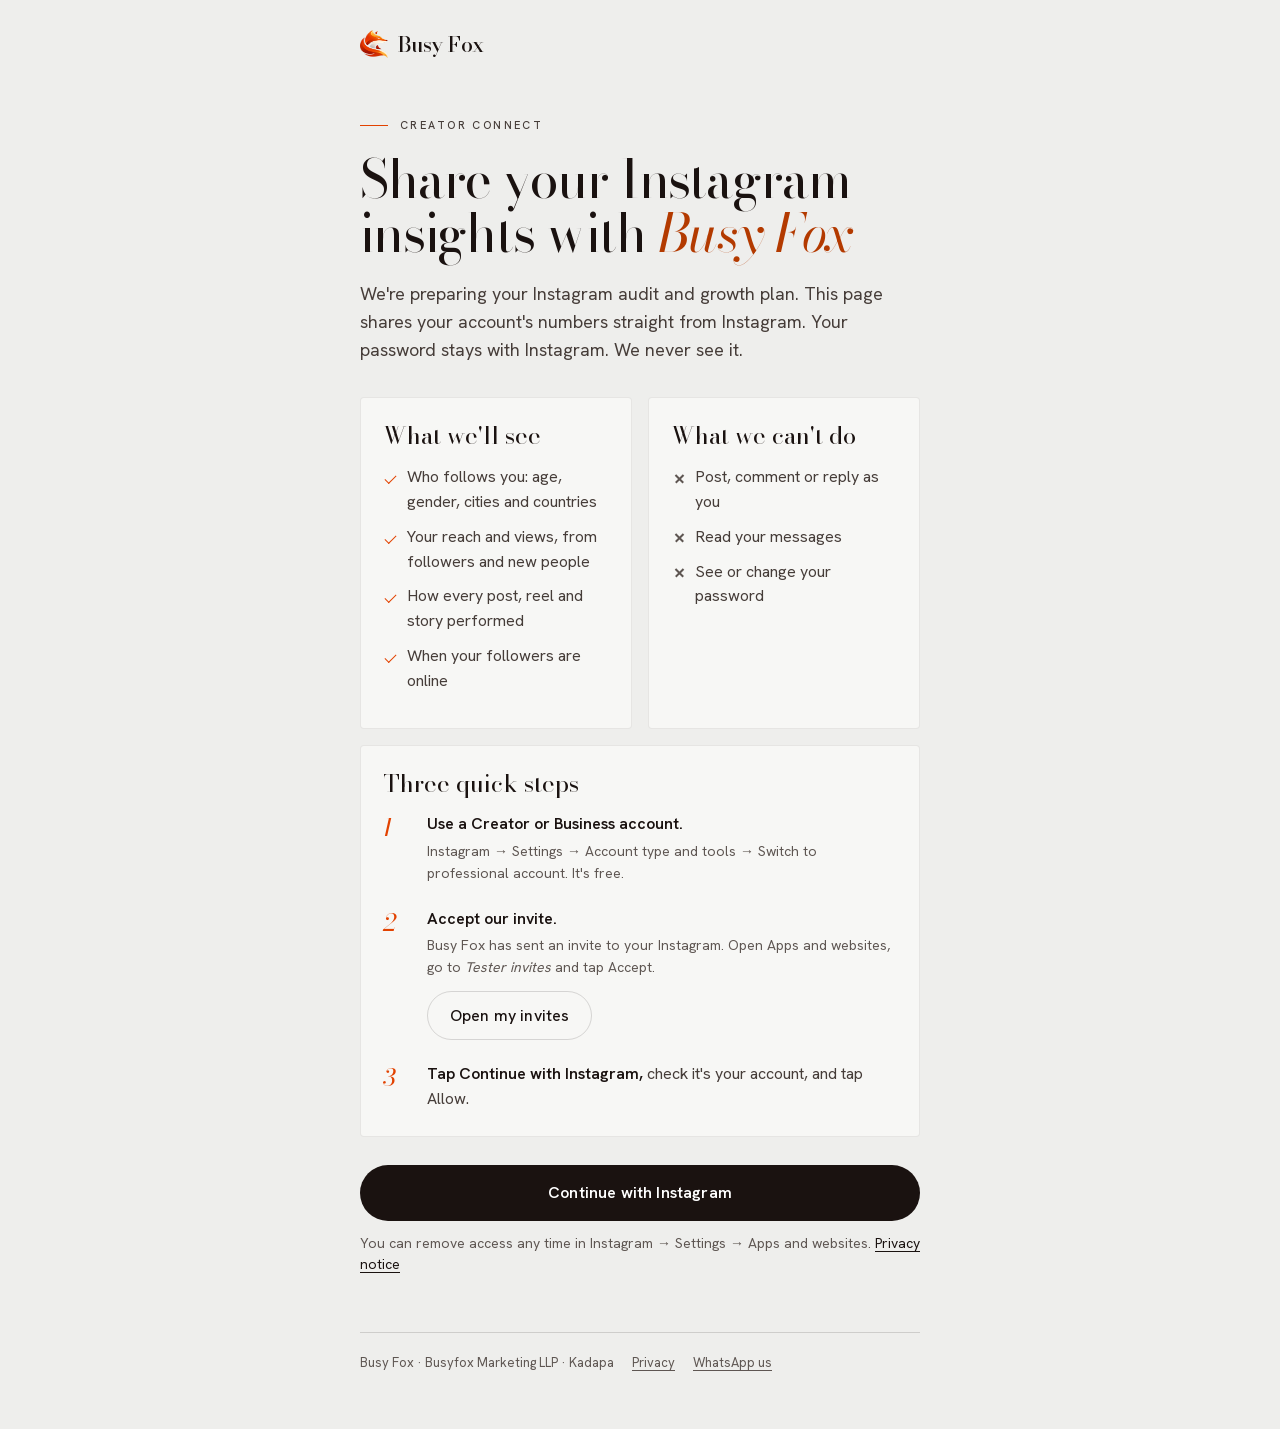
==== index.html @ d0b6d941 "Creator Connect: connect, preferences, privacy and deletion pages Co-Authored-By: Claude Opus 5.5 <n" ====
<!doctype html>
<html lang="en">
<head>
<meta charset="utf-8">
<meta name="viewport" content="width=device-width, initial-scale=1">
<title>Connect your Instagram | Busy Fox</title>
<meta name="description" content="Share your Instagram insights with Busy Fox for your audit and growth plan. Your password stays with Instagram.">
<meta name="robots" content="noindex">
<meta name="color-scheme" content="light">
<meta property="og:title" content="Connect your Instagram | Busy Fox">
<meta property="og:description" content="Share your Instagram insights for your audit and growth plan. Your password stays with Instagram.">
<link rel="icon" type="image/png" href="assets/fox.png">
<link rel="preload" href="assets/fonts/BodoniModa-normal-latin.woff2" as="font" type="font/woff2" crossorigin>
<link rel="stylesheet" href="assets/site.css">
</head>
<body>
<main class="wrap">
  <a class="mark" href="https://busyfox.in"><img src="assets/fox.png" alt=""><span>Busy Fox</span></a>

  <p class="eyebrow">Creator Connect</p>
  <h1>Share your Instagram insights with <em>Busy&nbsp;Fox</em></h1>
  <p class="lead">We're preparing your Instagram audit and growth plan. This page shares your account's numbers straight from Instagram. Your password stays with Instagram. We never see it.</p>

  <div class="two">
    <section class="card">
      <h2>What we'll see</h2>
      <ul class="ticks">
        <li>Who follows you: age, gender, cities and countries</li>
        <li>Your reach and views, from followers and new people</li>
        <li>How every post, reel and story performed</li>
        <li>When your followers are online</li>
      </ul>
    </section>
    <section class="card">
      <h2>What we can't do</h2>
      <ul class="cross">
        <li>Post, comment or reply as you</li>
        <li>Read your messages</li>
        <li>See or change your password</li>
      </ul>
    </section>
  </div>

  <section class="card">
    <h2>Three quick steps</h2>
    <ol class="steps">
      <li><strong>Use a Creator or Business account.</strong>
        <span class="hint">Instagram → Settings → Account type and tools → Switch to professional account. It's free.</span></li>
      <li id="tester-step"><strong>Accept our invite.</strong>
        <span class="hint">Busy Fox has sent an invite to your Instagram. Open Apps and websites, go to <em>Tester invites</em> and tap Accept.</span>
        <a class="btn ghost" style="margin-top:12px" href="https://www.instagram.com/accounts/manage_access/" target="_blank" rel="noopener">Open my invites</a></li>
      <li><strong>Tap Continue with Instagram,</strong> check it's your account, and tap Allow.</li>
    </ol>
  </section>

  <div class="cta">
    <button class="btn" id="go" type="button">Continue with Instagram</button>
    <p class="msg" id="msg" role="status" aria-live="polite"></p>
  </div>
  <p class="small">You can remove access any time in Instagram → Settings → Apps and websites. <a href="privacy/">Privacy notice</a></p>

  <footer>
    <span>Busy Fox · Busyfox Marketing LLP · Kadapa</span>
    <a href="privacy/">Privacy</a>
    <a id="wa" href="https://wa.me/919182983314" target="_blank" rel="noopener">WhatsApp us</a>
  </footer>
</main>
<script src="assets/config.js"></script>
<script>
(function () {
  var cc = window.CC || {};
  if (cc.testerStep === false) document.getElementById('tester-step').hidden = true;
  if (cc.whatsapp) document.getElementById('wa').href = cc.whatsapp;
  var btn = document.getElementById('go'), msg = document.getElementById('msg');
  var q = new URLSearchParams(location.search);
  var ref = (q.get('ref') || q.get('for') || '').slice(0, 60);
  function say(text) { msg.textContent = text; msg.classList.add('show'); }
  btn.addEventListener('click', function () {
    btn.disabled = true; btn.textContent = 'Opening Instagram…'; msg.classList.remove('show');
    fetch(cc.api + '/start?ref=' + encodeURIComponent(ref))
      .then(function (r) { return r.json(); })
      .then(function (d) {
        if (d.ok && d.url) { location.href = d.url; return; }
        if (d.error === 'not_configured') say('This link is not switched on yet. Busy Fox will message you when it is ready.');
        else say('We could not open Instagram. Please try again in a minute.');
        btn.disabled = false; btn.textContent = 'Continue with Instagram';
      })
      .catch(function () {
        say('No connection. Check your internet and try again.');
        btn.disabled = false; btn.textContent = 'Continue with Instagram';
      });
  });
})();
</script>
</body>
</html>
---- assets/site.css ----
@font-face{font-family:"Bodoni Moda";font-style:normal;font-weight:400 600;font-display:swap;src:url(fonts/BodoniModa-normal-latin.woff2) format("woff2")}
@font-face{font-family:"Bodoni Moda";font-style:italic;font-weight:400 600;font-display:swap;src:url(fonts/BodoniModa-italic-latin.woff2) format("woff2")}
@font-face{font-family:"Hanken Grotesk";font-style:normal;font-weight:300 700;font-display:swap;src:url(fonts/HankenGrotesk-normal-latin.woff2) format("woff2")}

:root{
  --ground:#EEEEEC;--paper:#F7F7F5;--ink:#1A1210;--ink-2:#463D39;--mute:#5E5652;
  --fox:#E24200;--fox-t:#B33A00;--line:rgba(26,18,16,.15);--line-2:rgba(26,18,16,.08);
  --serif:"Bodoni Moda","Bodoni 72",Didot,"Times New Roman",Georgia,serif;
  --sans:"Hanken Grotesk","Helvetica Neue",Helvetica,Arial,sans-serif;
}
*{box-sizing:border-box}
html{-webkit-text-size-adjust:100%}
body{margin:0;background:var(--ground);color:var(--ink);font-family:var(--sans);font-size:17px;line-height:1.55;-webkit-font-smoothing:antialiased}
a{color:var(--ink);text-underline-offset:3px;text-decoration-thickness:1px}
a:hover{color:var(--fox-t)}
.wrap{max-width:600px;margin:0 auto;padding:28px 20px 56px}
.mark{display:flex;align-items:center;gap:10px;text-decoration:none;color:var(--ink)}
.mark img{width:28px;height:28px}
.mark span{font-family:var(--serif);font-size:21px;font-weight:500;letter-spacing:-.01em}
.eyebrow{margin:56px 0 18px;font-size:11px;letter-spacing:.22em;text-transform:uppercase;font-weight:500;color:var(--ink-2);display:flex;align-items:center;gap:12px}
.eyebrow::before{content:"";width:28px;height:1px;background:var(--fox)}
h1{font-family:var(--serif);font-weight:400;font-size:clamp(34px,8.4vw,52px);line-height:1.04;letter-spacing:-.02em;margin:0 0 20px}
h1 em{font-style:italic;color:var(--fox-t)}
h2{font-family:var(--serif);font-weight:400;font-size:24px;line-height:1.2;margin:0 0 14px}
.lead{font-size:18px;color:var(--ink-2);margin:0 0 34px}
.card{background:var(--paper);border:1px solid var(--line-2);border-radius:4px;padding:24px 22px;margin:0 0 16px}
.two{display:grid;grid-template-columns:1fr;gap:16px;margin:0 0 16px}
.two .card{margin:0}
@media (min-width:560px){.two{grid-template-columns:1fr 1fr}}
ul.ticks,ul.cross{list-style:none;margin:0;padding:0}
ul.ticks li,ul.cross li{position:relative;padding-left:24px;margin:0 0 10px;font-size:16px;color:var(--ink-2)}
ul.ticks li::before{content:"";position:absolute;left:2px;top:.62em;width:10px;height:5px;border-left:1.6px solid var(--fox);border-bottom:1.6px solid var(--fox);transform:rotate(-45deg)}
ul.cross li::before,ul.cross li::after{content:"";position:absolute;left:3px;top:.78em;width:11px;height:1.6px;background:var(--mute);transform:rotate(45deg)}
ul.cross li::after{transform:rotate(-45deg)}
ol.steps{list-style:none;counter-reset:s;margin:0;padding:0}
ol.steps li{counter-increment:s;position:relative;padding:0 0 22px 44px;font-size:16px;color:var(--ink-2)}
ol.steps li:last-child{padding-bottom:0}
ol.steps li::before{content:counter(s);position:absolute;left:0;top:-3px;font-family:var(--serif);font-style:italic;font-size:24px;color:var(--fox)}
ol.steps strong{color:var(--ink);font-weight:600}
.hint{display:block;margin-top:4px;font-size:14px;color:var(--mute)}
.btn{appearance:none;border:0;cursor:pointer;display:flex;align-items:center;justify-content:center;width:100%;min-height:56px;padding:14px 22px;border-radius:999px;background:var(--ink);color:#fff;font:600 16px/1.2 var(--sans);letter-spacing:.01em;text-decoration:none;transition:background .2s ease}
.btn:hover{background:var(--fox-t);color:#fff}
.btn:focus-visible{outline:2px solid var(--fox);outline-offset:3px}
.btn[disabled]{opacity:.55;cursor:wait}
.btn.ghost{background:transparent;color:var(--ink);border:1px solid var(--line);min-height:48px;font-weight:500;width:auto;display:inline-flex}
.btn.ghost:hover{border-color:var(--ink);color:var(--ink)}
.cta{margin:28px 0 12px}
.small{font-size:14px;color:var(--mute);margin:0 0 8px}
.msg{display:none;margin:14px 0 0;padding:14px 16px;border-left:2px solid var(--fox);background:var(--paper);font-size:15px;color:var(--ink-2)}
.msg.show{display:block}
.who{display:flex;align-items:center;gap:14px;margin:6px 0 24px}
.who img{width:56px;height:56px;border-radius:50%;object-fit:cover;background:var(--line-2)}
.who b{display:block;font-size:18px}
.who span{font-size:14px;color:var(--mute)}
.spinner{width:28px;height:28px;border:2px solid var(--line);border-top-color:var(--fox);border-radius:50%;animation:spin 1s linear infinite;margin:8px 0 22px}
@keyframes spin{to{transform:rotate(360deg)}}
@media (prefers-reduced-motion:reduce){.spinner{animation-duration:3s}}
footer{margin-top:56px;padding-top:20px;border-top:1px solid var(--line);font-size:13px;color:var(--mute);display:flex;flex-wrap:wrap;gap:6px 18px}
footer a{color:var(--mute)}
.prose h2{margin-top:34px}
.prose p,.prose li{color:var(--ink-2);font-size:16px}
.prose ul{padding-left:20px}
[hidden]{display:none!important}
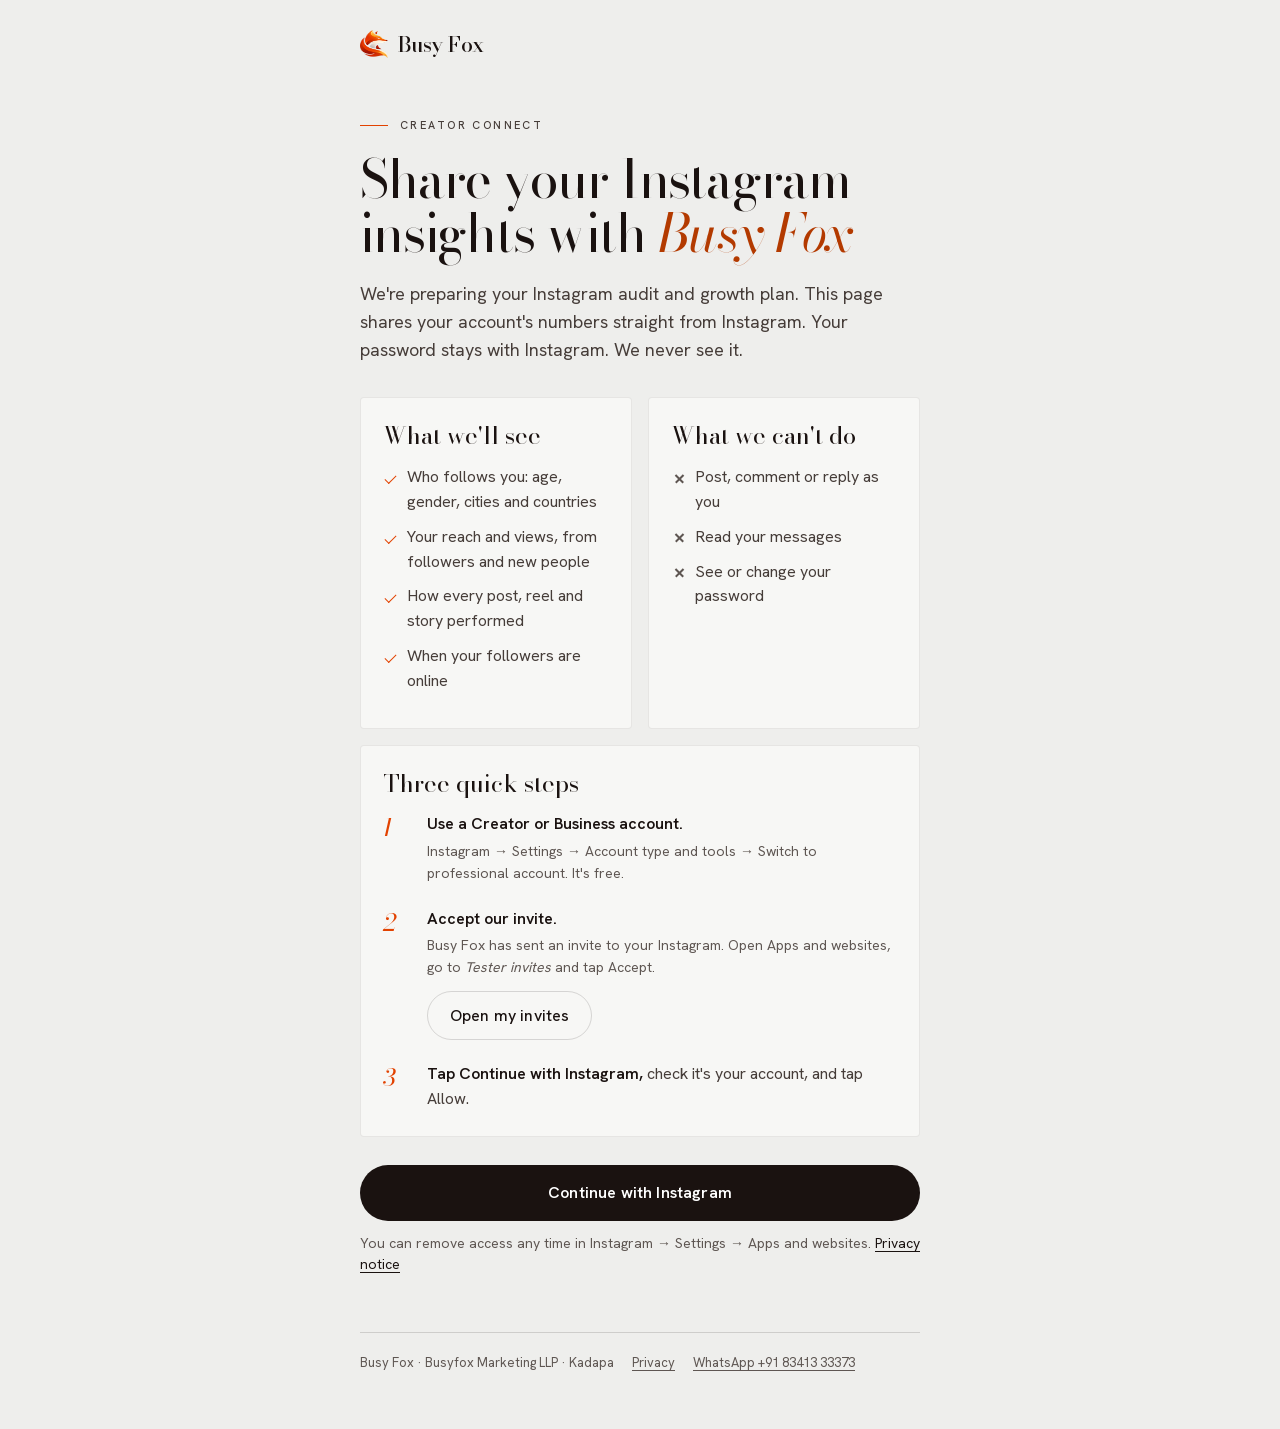
==== commit fc744ef8: "Contact: Naga Hemanth's number first; connected title Co-Authored-By: Claude Opus 5.5 <noreply@anthr" ====
--- a/index.html
+++ b/index.html
@@ -62,7 +62,7 @@
   <footer>
     <span>Busy Fox · Busyfox Marketing LLP · Kadapa</span>
     <a href="privacy/">Privacy</a>
-    <a id="wa" href="https://wa.me/919182983314" target="_blank" rel="noopener">WhatsApp us</a>
+    <a id="wa" href="https://wa.me/918341333373" target="_blank" rel="noopener">WhatsApp +91 83413 33373</a>
   </footer>
 </main>
 <script src="assets/config.js"></script>
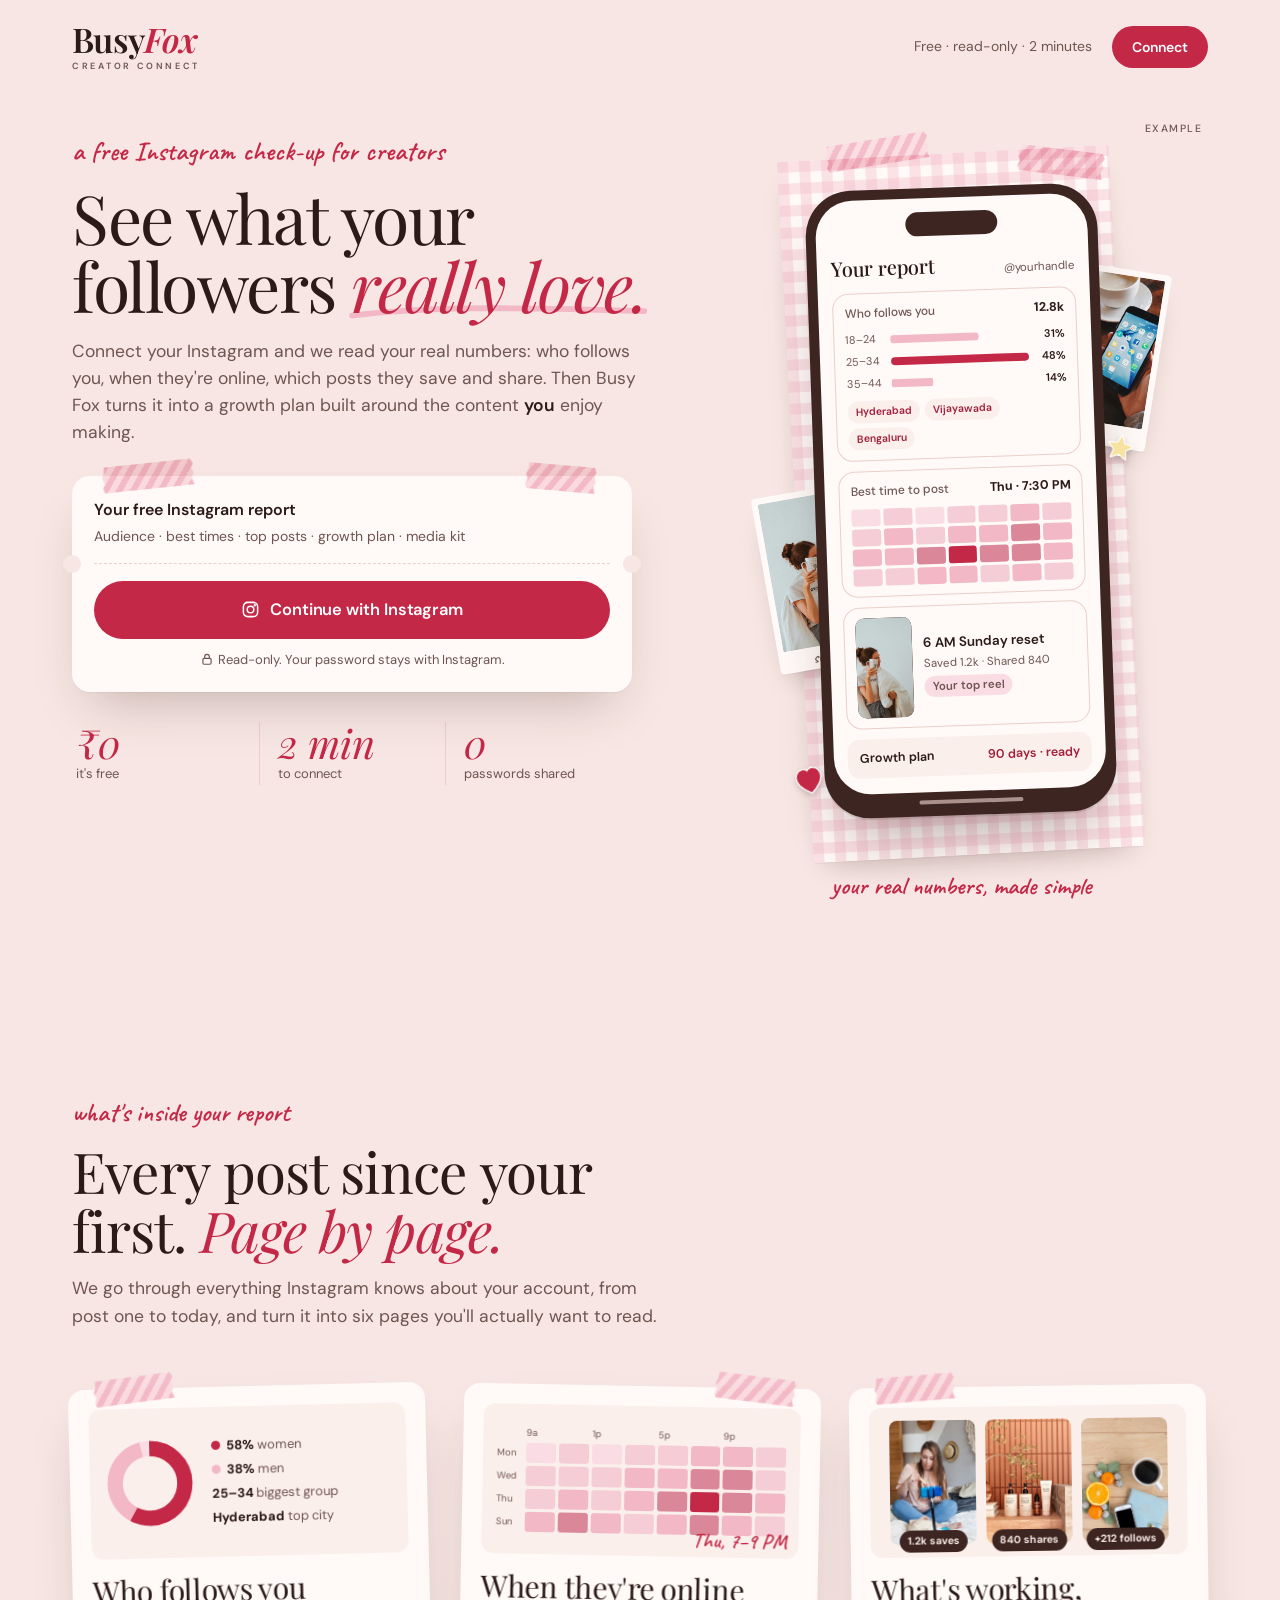
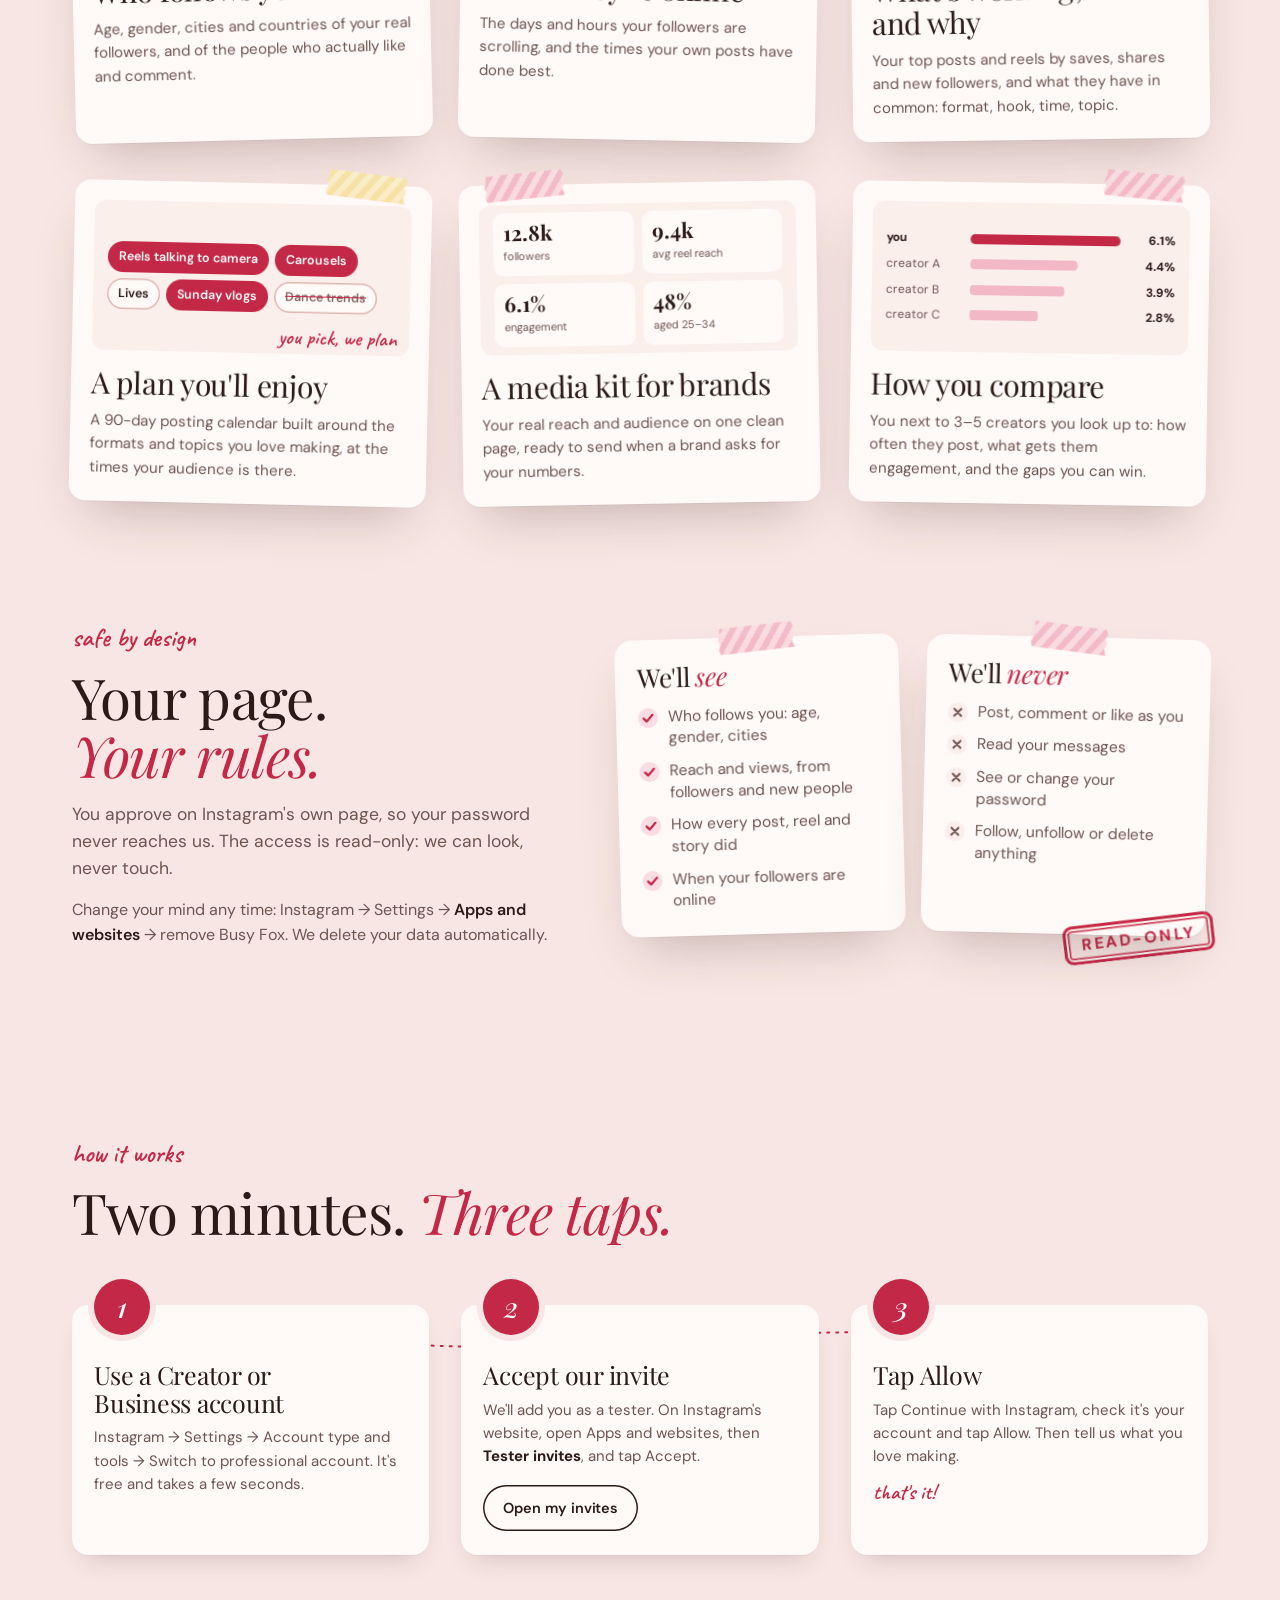
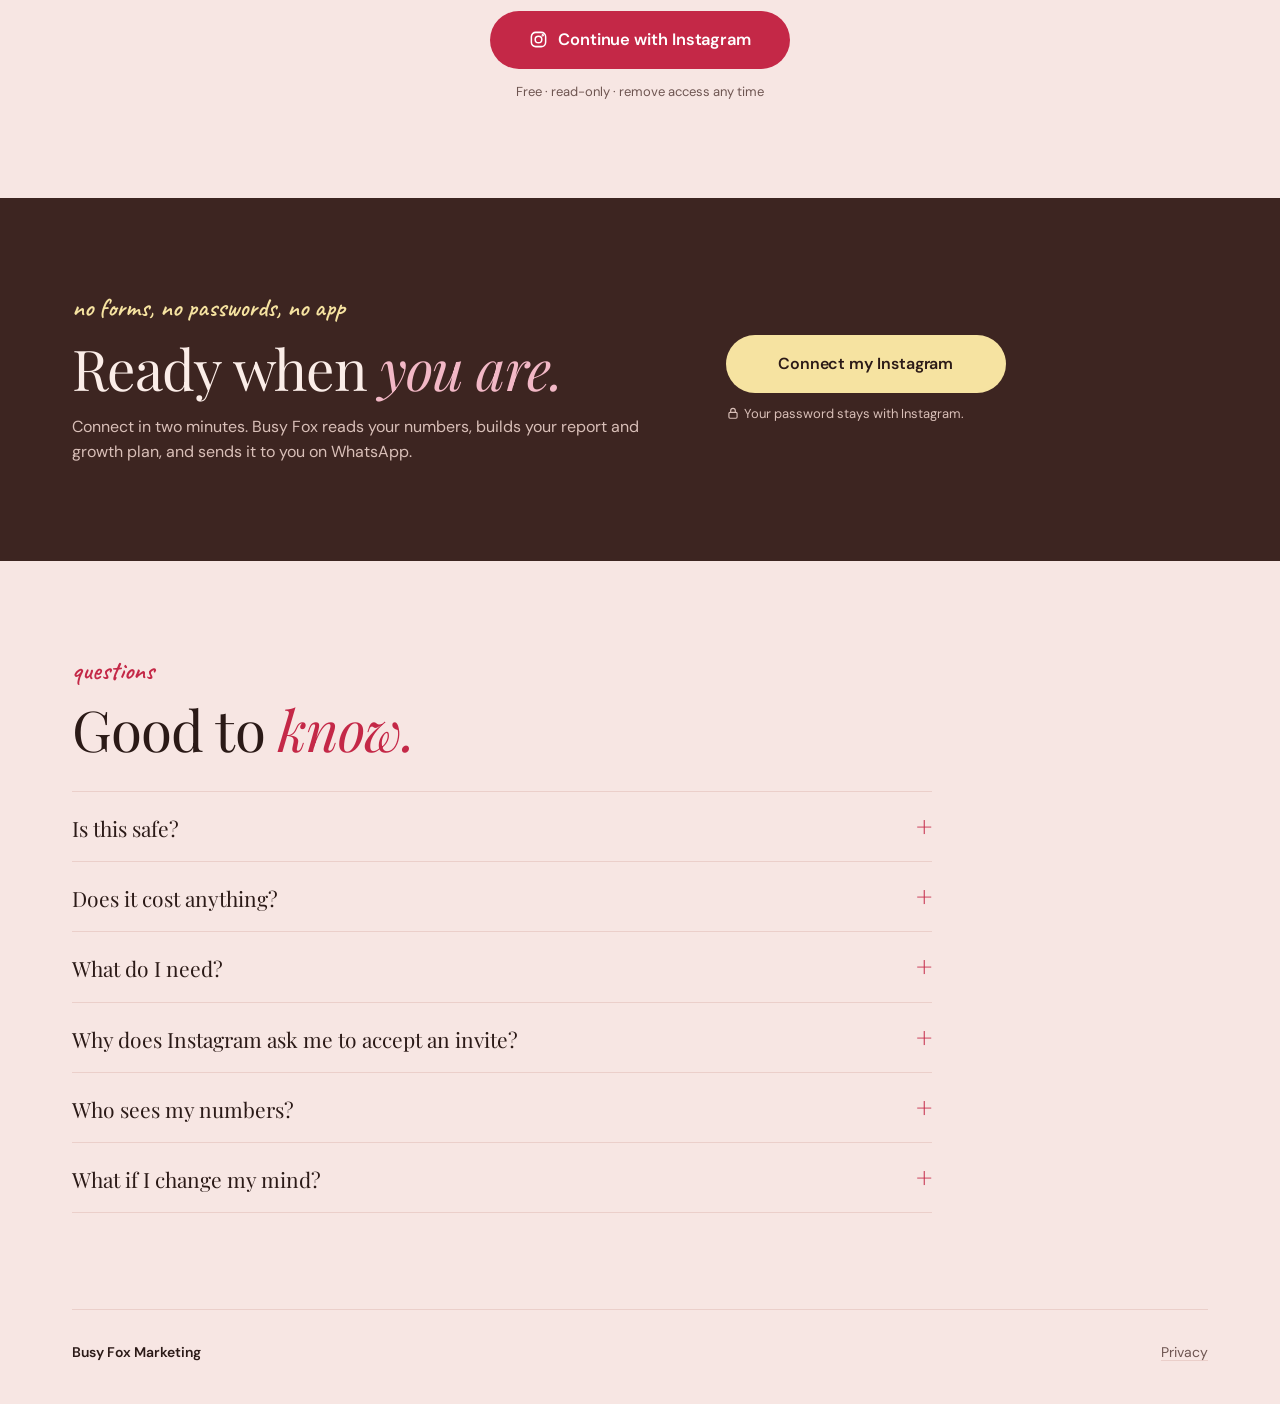
==== commit 24c43de9: "Creator Studio look for Creator Connect: scrapbook hero, report pages, rules, steps, FAQ; diary-styl" ====
--- a/index.html
+++ b/index.html
@@ -2,94 +2,538 @@
 <html lang="en">
 <head>
 <meta charset="utf-8">
-<meta name="viewport" content="width=device-width, initial-scale=1">
-<title>Connect your Instagram | Busy Fox</title>
-<meta name="description" content="Share your Instagram insights with Busy Fox for your audit and growth plan. Your password stays with Instagram.">
+<meta name="viewport" content="width=device-width, initial-scale=1, viewport-fit=cover">
+<title>Your free Instagram report | Busy Fox</title>
+<meta name="description" content="Connect your Instagram and see who really follows you, when they're online and which posts they love, plus a growth plan built around what you enjoy making. Free, read-only, two minutes.">
 <meta name="robots" content="noindex">
-<meta name="color-scheme" content="light">
-<meta property="og:title" content="Connect your Instagram | Busy Fox">
-<meta property="og:description" content="Share your Instagram insights for your audit and growth plan. Your password stays with Instagram.">
+<meta name="theme-color" content="#F7E6E3">
+<meta property="og:type" content="website">
+<meta property="og:title" content="See what your followers really love">
+<meta property="og:description" content="A free Instagram report and growth plan from Busy Fox. Read-only, two minutes, your password stays with Instagram.">
+<meta property="og:image" content="https://work.busyfox.in/creator-connect/assets/og.jpg">
+<meta property="og:url" content="https://work.busyfox.in/creator-connect/">
+<meta name="twitter:card" content="summary_large_image">
 <link rel="icon" type="image/png" href="assets/fox.png">
-<link rel="preload" href="assets/fonts/BodoniModa-normal-latin.woff2" as="font" type="font/woff2" crossorigin>
-<link rel="stylesheet" href="assets/site.css">
+<link rel="preconnect" href="https://fonts.googleapis.com">
+<link rel="preconnect" href="https://fonts.gstatic.com" crossorigin>
+<link rel="stylesheet" href="https://fonts.googleapis.com/css2?family=Playfair+Display:ital,wght@0,400;0,500;0,600;1,400;1,500;1,600&family=DM+Sans:opsz,wght@9..40,400;9..40,500;9..40,600;9..40,700&family=Caveat:wght@500;600;700&display=swap">
+<link rel="stylesheet" href="assets/cc.css">
+<style>
+/* ---------- hero ---------- */
+.hero { display: grid; grid-template-columns: minmax(0, 1.08fr) minmax(0, .92fr); gap: 48px 64px; padding-block: 8px 104px; align-items: start; }
+.hero-l { display: flex; flex-direction: column; gap: 18px; min-width: 0; padding-top: 18px; }
+.hero-l .hand { font-size: 27px; }
+.ticket { position: relative; max-width: 560px; margin-top: 12px; background: var(--card); border-radius: 18px; padding: 22px; box-shadow: var(--lift); }
+.ticket > .tape.t1 { top: -13px; left: 30px; --r: -6deg; --d: .15s; }
+.ticket > .tape.t2 { top: -11px; right: 36px; --w: 70px; --r: 5deg; --d: .3s; }
+.tk-h { position: relative; padding-bottom: 15px; margin-bottom: 17px; border-bottom: 1.5px dashed var(--line); }
+.tk-h b { display: block; font-weight: 600; font-size: 16px; }
+.tk-h span { display: block; margin-top: 3px; color: var(--warm); font-size: 14px; }
+.tk-h::before, .tk-h::after { content: ''; position: absolute; bottom: -10px; width: 18px; height: 18px; border-radius: 50%; background: var(--paper); }
+.tk-h::before { left: -31px; }
+.tk-h::after { right: -31px; }
+.ticket .btn { width: 100%; height: 58px; font-size: 16.5px; }
+.ticket .fine { margin-top: 12px; text-align: center; }
+.tiles { display: grid; grid-template-columns: repeat(3, minmax(0, 1fr)); max-width: 560px; margin-top: 12px; }
+.tile { display: flex; flex-direction: column; gap: 4px; min-width: 0; padding: 2px 18px; border-left: 1px solid var(--line); }
+.tile:first-child { border-left: 0; padding-left: 4px; }
+.tile b { font-family: var(--serif); font-style: italic; font-weight: 400; font-size: 40px; line-height: .95; color: var(--cherry); }
+.tile span { font-size: 13px; color: var(--warm); line-height: 1.3; }
+
+.stage { position: relative; display: flex; flex-direction: column; align-items: center; padding-top: 34px; min-width: 0; }
+.stage > .ex { position: absolute; top: 2px; right: 6px; }
+.mat { position: relative; padding: 34px 20px 40px; perspective: 1100px; perspective-origin: 50% 36%; }
+.mat::before { content: ''; position: absolute; z-index: 0; inset: 0; border-radius: 3px; background-color: var(--card); background-image: linear-gradient(90deg, var(--gingham) 50%, transparent 50%), linear-gradient(var(--gingham) 50%, transparent 50%); background-size: 22px 22px; transform: rotate(-3deg); box-shadow: var(--soft); }
+.mat > .tape.a { top: -14px; left: 9%; --w: 104px; --r: -9deg; --d: .35s; }
+.mat > .tape.b { top: -4px; right: 7%; --w: 86px; --r: 7deg; --d: .5s; }
+.pol { position: absolute; z-index: 0; width: 132px; padding: 6px 6px 22px; background: var(--card); border-radius: 4px; box-shadow: 0 1px 0 rgba(61, 37, 33, .05), 0 18px 30px -16px rgba(61, 37, 33, .42); transform: rotate(var(--pr)) translateY(var(--py, 0)); }
+.pol img { display: block; width: 100%; aspect-ratio: 4 / 5; object-fit: cover; border-radius: 2px; }
+.pol figcaption { position: absolute; left: 0; right: 0; bottom: 3px; text-align: center; font: 600 15px/1 var(--hand); color: var(--warm); }
+.pol.p1 { left: -70px; top: 318px; --pr: -10deg; }
+.pol.p2 { right: -72px; top: 96px; --pr: 9deg; }
+.pol.p3 { left: -44px; bottom: 22px; --pr: 6deg; width: 112px; }
+.phone { position: relative; z-index: 2; width: 292px; max-width: 100%; display: flex; flex-direction: column; border-radius: 46px; background: var(--cocoa); padding: 10px; box-shadow: 0 2px 0 rgba(43, 26, 23, .1), 0 34px 60px -24px rgba(61, 37, 33, .45); }
+.screen { background: var(--card); border-radius: 37px; overflow: hidden; display: flex; flex-direction: column; gap: 10px; padding: 14px 14px 16px; }
+.notch { width: 92px; height: 24px; border-radius: 999px; background: var(--cocoa); margin: 0 auto 4px; }
+.homebar { width: 104px; height: 4px; border-radius: 4px; background: var(--cream-mute); opacity: .7; margin: 8px auto 2px; }
+.scr-top { display: flex; justify-content: space-between; align-items: baseline; gap: 8px; }
+.scr-top b { font-family: var(--serif); font-weight: 500; font-size: 20px; letter-spacing: -.01em; }
+.scr-top span { font-size: 11.5px; color: var(--warm); }
+.item { border: 1px solid var(--line); border-radius: 16px; padding: 10px 11px; display: flex; flex-direction: column; gap: 8px; background: var(--card); }
+.it-h { display: flex; justify-content: space-between; align-items: baseline; gap: 8px; font-size: 12px; color: var(--warm); font-weight: 500; }
+.it-h em { font-style: normal; font-weight: 700; color: var(--ink); font-size: 12.5px; }
+.bars { display: grid; gap: 5px; }
+.br { display: grid; grid-template-columns: 38px minmax(0, 1fr) 30px; align-items: center; gap: 7px; font-size: 11px; color: var(--warm); }
+.br i { display: block; height: 8px; border-radius: 4px; background: var(--pink); transform-origin: left; transform: scaleX(var(--v)); }
+.br:nth-child(2) i { background: var(--cherry); }
+.br b { font-weight: 600; color: var(--ink); text-align: right; }
+.chips { display: flex; gap: 5px; flex-wrap: wrap; }
+.chips span { font-size: 10.5px; font-weight: 600; padding: 3px 8px; border-radius: 999px; background: var(--tint); color: var(--cherry-dark); }
+.heat { display: grid; grid-template-columns: repeat(7, minmax(0, 1fr)); gap: 3px; }
+.heat i { aspect-ratio: 1.7; border-radius: 3px; background: var(--pink-soft); }
+.heat i.l1 { background: #F4CDD6; }
+.heat i.l2 { background: var(--pink); }
+.heat i.l3 { background: var(--pink-deep); }
+.heat i.l4 { background: var(--cherry); }
+.item-row { display: flex; gap: 11px; align-items: center; }
+.cover { position: relative; overflow: hidden; flex: 0 0 56px; aspect-ratio: 9 / 16; border-radius: 9px; background: var(--cocoa); }
+.cover img { position: absolute; inset: 0; width: 100%; height: 100%; object-fit: cover; }
+.meta { display: flex; flex-direction: column; gap: 3px; min-width: 0; }
+.meta b { font-size: 13.5px; font-weight: 600; line-height: 1.25; }
+.meta span { font-size: 11.5px; color: var(--warm); }
+.ok { font-size: 11px; font-weight: 600; color: var(--cherry-dark); background: var(--pink-soft); border-radius: 999px; padding: 2px 8px; align-self: flex-start; }
+.report { background: var(--tint); border-radius: 12px; padding: 10px 12px; display: flex; justify-content: space-between; align-items: center; font-size: 12.5px; }
+.report b { font-weight: 600; }
+.report span { color: var(--cherry-dark); font-weight: 600; }
+.stk { position: absolute; z-index: 5; pointer-events: none; filter: drop-shadow(0 3px 3px rgba(61, 37, 33, .22)); }
+.stk.s1 { width: 36px; height: 36px; left: -4px; bottom: 58px; transform: rotate(-14deg); }
+.stk.s2 { width: 30px; height: 30px; right: -8px; top: 40%; transform: rotate(12deg); }
+.note { position: absolute; z-index: 5; display: flex; flex-direction: column; gap: 4px; font-family: var(--hand); color: var(--cherry); font-size: 24px; font-weight: 600; line-height: 1.0; width: 124px; }
+.note svg { flex: 0 0 auto; stroke: var(--cherry); fill: none; stroke-width: 1.8; stroke-linecap: round; stroke-linejoin: round; }
+.note.n1 { left: -158px; top: 96px; align-items: flex-end; text-align: right; }
+.note.n2 { right: -160px; top: 330px; }
+.note.n3 { right: -160px; top: 540px; }
+.mob-note { display: none; margin-top: 18px; text-align: center; font-size: 25px; }
+@media (max-width: 1359px) { .note { display: none; } .mob-note { display: block; } }
+@media (max-width: 960px) { .hero { grid-template-columns: minmax(0, 1fr); padding-bottom: 72px; } .stage { padding-top: 40px; } }
+@media (max-width: 560px) {
+	.ticket { padding: 20px 16px 18px; }
+	.tk-h::before { left: -25px; } .tk-h::after { right: -25px; }
+	.tile { padding: 2px 12px; } .tile b { font-size: 32px; }
+	.pol.p1 { left: -30px; top: 300px; width: 100px; } .pol.p2 { right: -32px; top: 80px; width: 100px; } .pol.p3 { display: none; }
+	.phone { width: 268px; }
+	.hero-l .hand { font-size: 23px; }
+	.mob-note { font-size: 23px; }
+}
+@media (max-width: 380px) { .pol { display: none; } }
+
+/* ---------- what you get ---------- */
+.intro { display: flex; flex-direction: column; gap: 16px; max-width: 760px; }
+.gets { display: grid; grid-template-columns: repeat(3, minmax(0, 1fr)); gap: 44px 32px; margin-top: 56px; }
+.get { position: relative; background: var(--card); border-radius: 16px; padding: 20px 20px 22px; box-shadow: var(--lift); transform: rotate(var(--rot, 0deg)); display: flex; flex-direction: column; gap: 10px; }
+.get > .tape { top: -12px; left: 26px; --w: 80px; }
+.get:nth-child(even) > .tape { left: auto; right: 26px; --r: 6deg; }
+.get h3 { margin-top: 6px; }
+.get p { color: var(--warm); font-size: 15px; }
+.viz { position: relative; height: 150px; border-radius: 12px; background: var(--tint); padding: 14px; display: flex; flex-direction: column; justify-content: center; gap: 8px; overflow: hidden; }
+.viz .hand { position: absolute; right: 12px; bottom: 6px; font-size: 21px; }
+.donut { display: flex; align-items: center; gap: 16px; }
+.donut svg { width: 92px; height: 92px; flex: 0 0 auto; transform: rotate(-90deg); }
+.donut ul { list-style: none; margin: 0; padding: 0; display: grid; gap: 4px; font-size: 13px; color: var(--warm); }
+.donut li b { color: var(--ink); }
+.donut li i { display: inline-block; width: 9px; height: 9px; border-radius: 50%; margin-right: 6px; vertical-align: 0; }
+.vheat { display: grid; grid-template-columns: 26px repeat(8, minmax(0, 1fr)); gap: 3px; font-size: 9.5px; color: var(--warm); align-items: center; }
+.vheat i { aspect-ratio: 1.5; border-radius: 3px; background: var(--pink-soft); }
+.vheat i.l1 { background: #F4CDD6; } .vheat i.l2 { background: var(--pink); } .vheat i.l3 { background: var(--pink-deep); } .vheat i.l4 { background: var(--cherry); }
+.trio { display: flex; gap: 10px; justify-content: center; }
+.trio figure { margin: 0; position: relative; width: 31%; max-width: 86px; }
+.trio img { display: block; width: 100%; aspect-ratio: 9 / 13; object-fit: cover; border-radius: 8px; }
+.trio figcaption { position: absolute; left: 50%; bottom: -8px; transform: translateX(-50%); white-space: nowrap; font-size: 10.5px; font-weight: 700; padding: 3px 8px; border-radius: 999px; background: var(--cocoa); color: var(--cream); }
+.picks { display: flex; flex-wrap: wrap; gap: 6px; align-content: center; }
+.picks span { font-size: 12.5px; font-weight: 600; padding: 6px 11px; border-radius: 999px; background: var(--card); box-shadow: inset 0 0 0 1.5px var(--field-line); color: var(--ink); }
+.picks span.on { background: var(--cherry); color: #fff; box-shadow: none; }
+.picks span.off { color: var(--hint); text-decoration: line-through; text-decoration-color: var(--cherry); }
+.kit { display: grid; grid-template-columns: 1fr 1fr; gap: 8px; }
+.kit div { background: var(--card); border-radius: 10px; padding: 8px 10px; }
+.kit b { display: block; font-family: var(--serif); font-size: 21px; line-height: 1.05; }
+.kit span { font-size: 11px; color: var(--warm); }
+.cmp { display: grid; gap: 7px; }
+.cmp .r { display: grid; grid-template-columns: 76px minmax(0, 1fr) 34px; gap: 8px; align-items: center; font-size: 12px; color: var(--warm); }
+.cmp .r i { height: 10px; border-radius: 5px; background: var(--pink); transform-origin: left; transform: scaleX(var(--v)); }
+.cmp .r.you { color: var(--ink); font-weight: 700; }
+.cmp .r.you i { background: var(--cherry); }
+.cmp .r b { text-align: right; color: var(--ink); }
+@media (max-width: 980px) { .gets { grid-template-columns: repeat(2, minmax(0, 1fr)); } }
+@media (max-width: 640px) { .gets { grid-template-columns: minmax(0, 1fr); gap: 40px; margin-top: 44px; } .get { --rot: 0deg !important; } }
+
+/* ---------- your page, your rules ---------- */
+.rules { display: grid; grid-template-columns: minmax(0, .9fr) minmax(0, 1.1fr); gap: 48px 64px; align-items: center; }
+.rules .txt { display: flex; flex-direction: column; gap: 16px; }
+.notes2 { position: relative; display: grid; grid-template-columns: 1fr 1fr; gap: 22px; }
+.notes2 .card { transform: rotate(var(--rot, 0deg)); }
+.notes2 .card h3 { margin-bottom: 14px; font-size: 26px; }
+.notes2 .card > .tape { top: -12px; left: 50%; margin-left: -38px; --w: 76px; }
+.notes2 .stamp { right: -10px; bottom: -22px; }
+@media (max-width: 960px) { .rules { grid-template-columns: minmax(0, 1fr); } }
+@media (max-width: 600px) { .notes2 { grid-template-columns: minmax(0, 1fr); gap: 34px; } .notes2 .stamp { right: 10px; bottom: -18px; } }
+
+/* ---------- steps ---------- */
+.steps { position: relative; display: grid; grid-template-columns: repeat(3, minmax(0, 1fr)); gap: 32px; margin-top: 64px; counter-reset: s; }
+.steps.two { grid-template-columns: repeat(2, minmax(0, 1fr)); max-width: 820px; }
+.string { position: absolute; left: 4%; right: 4%; top: 18px; height: 40px; width: 92%; overflow: visible; pointer-events: none; }
+.string path { fill: none; stroke: var(--cherry); stroke-width: 2; stroke-dasharray: 2 7; stroke-linecap: round; vector-effect: non-scaling-stroke; }
+.step { position: relative; counter-increment: s; background: var(--card); border-radius: 16px; padding: 56px 22px 24px; box-shadow: var(--soft); display: flex; flex-direction: column; gap: 10px; }
+.step::before { content: counter(s); position: absolute; top: -26px; left: 22px; width: 56px; height: 56px; border-radius: 50%; background: var(--cherry); color: #fff; display: grid; place-items: center; font: italic 500 28px/1 var(--serif); box-shadow: 0 0 0 6px var(--paper); }
+.step h3 { font-size: 25px; }
+.step p { color: var(--warm); font-size: 15px; }
+.step .btn { align-self: flex-start; margin-top: 6px; }
+.step .hand { font-size: 21px; margin-top: 2px; }
+.cta-row { display: flex; flex-direction: column; align-items: center; gap: 4px; margin-top: 56px; text-align: center; }
+.cta-row .btn { min-width: 300px; height: 58px; font-size: 16.5px; }
+@media (max-width: 860px) { .steps, .steps.two { grid-template-columns: minmax(0, 1fr); gap: 48px; max-width: 520px; } .string { display: none; } }
+@media (max-width: 420px) { .cta-row .btn { min-width: 0; width: 100%; } }
+
+/* ---------- band ---------- */
+.ready { display: grid; grid-template-columns: minmax(0, 1.1fr) minmax(0, .9fr); gap: 32px 64px; align-items: center; }
+.ready .txt { display: flex; flex-direction: column; gap: 18px; }
+.ready .side { display: flex; flex-direction: column; gap: 12px; align-items: flex-start; }
+.ready .btn { min-width: 280px; height: 58px; }
+.ready .msg { background: var(--cocoa-2); color: var(--pink-soft); }
+@media (max-width: 860px) { .ready { grid-template-columns: minmax(0, 1fr); } .ready .btn { width: 100%; min-width: 0; } }
+
+/* ---------- motion ---------- */
+@keyframes phone-in { from { opacity: 0; transform: translateY(40px) rotateX(20deg) rotateY(-16deg) rotate(-4deg); } to { opacity: 1; transform: rotateX(0) rotateY(0) rotate(-2deg); } }
+@keyframes pol-in { from { opacity: 0; transform: rotate(0deg) translate(var(--fx, 0), 30px) scale(.9); } to { opacity: 1; transform: rotate(var(--pr)) translateY(var(--py, 0)); } }
+@keyframes bar-grow { from { transform: scaleX(0); } }
+@keyframes cell-pop { from { opacity: 0; transform: scale(.4); } }
+.tilt { position: relative; z-index: 2; }
+.phone { transform: rotate(-2deg); }
+@media (prefers-reduced-motion: no-preference) {
+	.mo .phone { animation: phone-in 1.1s cubic-bezier(.2, .8, .2, 1) .1s backwards; }
+	.mo .pol { animation: pol-in .9s cubic-bezier(.2, .8, .2, 1) backwards; }
+	.mo .pol.p1 { --fx: 70px; animation-delay: .55s; } .mo .pol.p2 { --fx: -70px; animation-delay: .7s; } .mo .pol.p3 { --fx: 50px; animation-delay: .85s; }
+	.mo .br i { animation: bar-grow 1s cubic-bezier(.2, .75, .2, 1) backwards; animation-delay: calc(.8s + var(--bd, 0s)); }
+	.mo .heat i.l4 { animation: cell-pop .5s cubic-bezier(.3, .7, .3, 1.6) 1.5s backwards; }
+	.mo .tilt { transition: transform .5s cubic-bezier(.2, .8, .2, 1); }
+	.note svg path { stroke-dasharray: 1 2; animation: draw .6s cubic-bezier(.5, .1, .3, 1) var(--nd, 1.3s) both; }
+	.note.n2 { --nd: 1.6s; } .note.n3 { --nd: 1.9s; }
+	.mo .get.in .cmp i, .mo .get.in .br i { animation: bar-grow 1s cubic-bezier(.2, .75, .2, 1) .3s backwards; }
+	@media (hover: hover) { .get { transition: transform .4s cubic-bezier(.2, .8, .2, 1), box-shadow .4s; } .get:hover { transform: rotate(0deg) translateY(-4px); } }
+}
+</style>
 </head>
 <body>
-<main class="wrap">
-  <a class="mark" href="https://busyfox.in"><img src="assets/fox.png" alt=""><span>Busy Fox</span></a>
-
-  <p class="eyebrow">Creator Connect</p>
-  <h1>Share your Instagram insights with <em>Busy&nbsp;Fox</em></h1>
-  <p class="lead">We're preparing your Instagram audit and growth plan. This page shares your account's numbers straight from Instagram. Your password stays with Instagram. We never see it.</p>
-
-  <div class="two">
-    <section class="card">
-      <h2>What we'll see</h2>
-      <ul class="ticks">
-        <li>Who follows you: age, gender, cities and countries</li>
-        <li>Your reach and views, from followers and new people</li>
-        <li>How every post, reel and story performed</li>
-        <li>When your followers are online</li>
-      </ul>
-    </section>
-    <section class="card">
-      <h2>What we can't do</h2>
-      <ul class="cross">
-        <li>Post, comment or reply as you</li>
-        <li>Read your messages</li>
-        <li>See or change your password</li>
-      </ul>
-    </section>
-  </div>
-
-  <section class="card">
-    <h2>Three quick steps</h2>
-    <ol class="steps">
-      <li><strong>Use a Creator or Business account.</strong>
-        <span class="hint">Instagram → Settings → Account type and tools → Switch to professional account. It's free.</span></li>
-      <li id="tester-step"><strong>Accept our invite.</strong>
-        <span class="hint">Busy Fox has sent an invite to your Instagram. Open Apps and websites, go to <em>Tester invites</em> and tap Accept.</span>
-        <a class="btn ghost" style="margin-top:12px" href="https://www.instagram.com/accounts/manage_access/" target="_blank" rel="noopener">Open my invites</a></li>
-      <li><strong>Tap Continue with Instagram,</strong> check it's your account, and tap Allow.</li>
-    </ol>
-  </section>
-
-  <div class="cta">
-    <button class="btn" id="go" type="button">Continue with Instagram</button>
-    <p class="msg" id="msg" role="status" aria-live="polite"></p>
-  </div>
-  <p class="small">You can remove access any time in Instagram → Settings → Apps and websites. <a href="privacy/">Privacy notice</a></p>
-
-  <footer>
-    <span>Busy Fox · Busyfox Marketing LLP · Kadapa</span>
-    <a href="privacy/">Privacy</a>
-    <a id="wa" href="https://wa.me/918341333373" target="_blank" rel="noopener">WhatsApp +91 83413 33373</a>
-  </footer>
-</main>
+<script>if (/[?&]still\b/.test(location.search)) document.documentElement.classList.add("still");</script>
+<div class="wrap">
+	<header class="head">
+		<a class="logo" href="https://busyfox.in" aria-label="Busy Fox"><span class="mast">Busy<em>Fox</em></span><span class="sub" aria-hidden="true"><span>C</span><span>R</span><span>E</span><span>A</span><span>T</span><span>O</span><span>R</span><span>&nbsp;</span><span>C</span><span>O</span><span>N</span><span>N</span><span>E</span><span>C</span><span>T</span></span></a>
+		<div class="head-r"><span class="when">Free · read-only · 2 minutes</span><button class="btn red js-connect" type="button">Connect</button></div>
+	</header>
+
+	<main>
+	<!-- HERO -->
+	<section class="hero pt" data-cta>
+		<div class="hero-l">
+			<p class="hand">a free Instagram check-up for creators</p>
+			<h1>See what your followers <em>really love.<svg class="swash" viewBox="0 0 300 30" preserveAspectRatio="none" aria-hidden="true"><path pathLength="1" d="M4 20 C 70 8, 150 6, 296 14"/></svg></em></h1>
+			<p class="lede">Connect your Instagram and we read your real numbers: who follows you, when they're online, which posts they save and share. Then Busy Fox turns it into a growth plan built around the content <b style="color:var(--ink);font-weight:600">you</b> enjoy making.</p>
+
+			<div class="ticket">
+				<span class="tape t1"></span><span class="tape t2"></span>
+				<div class="tk-h"><b>Your free Instagram report</b><span>Audience · best times · top posts · growth plan · media kit</span></div>
+				<button class="btn red js-connect" type="button">
+					<svg viewBox="0 0 24 24" fill="none" stroke="currentColor" stroke-width="1.9" stroke-linecap="round" stroke-linejoin="round" aria-hidden="true"><rect x="3" y="3" width="18" height="18" rx="5.5"/><circle cx="12" cy="12" r="4.2"/><circle cx="17.4" cy="6.6" r=".6" fill="currentColor"/></svg>
+					Continue with Instagram
+				</button>
+				<p class="msg" role="status" aria-live="polite"></p>
+				<p class="fine"><svg viewBox="0 0 24 24" aria-hidden="true"><rect x="5" y="11" width="14" height="10" rx="2"/><path d="M8 11V8a4 4 0 0 1 8 0v3"/></svg>Read-only. Your password stays with Instagram.</p>
+			</div>
+
+			<div class="tiles">
+				<div class="tile"><b>₹0</b><span>it's free</span></div>
+				<div class="tile"><b>2 min</b><span>to connect</span></div>
+				<div class="tile"><b>0</b><span>passwords shared</span></div>
+			</div>
+		</div>
+
+		<div class="stage" aria-hidden="true">
+			<span class="ex">Example</span>
+			<div class="mat">
+				<span class="tape a"></span><span class="tape b"></span>
+				<figure class="pol p1"><img src="assets/img/sunday-reset-mug.jpg" alt="" loading="eager"><figcaption>sunday reset</figcaption></figure>
+				<figure class="pol p2"><img src="assets/img/cafe-table-phone.jpg" alt=""><figcaption>café hop</figcaption></figure>
+				<div class="tilt">
+				<div class="phone">
+					<div class="screen">
+						<div class="notch"></div>
+						<div class="scr-top"><b>Your report</b><span>@yourhandle</span></div>
+						<div class="item">
+							<div class="it-h"><span>Who follows you</span><em>12.8k</em></div>
+							<div class="bars">
+								<div class="br"><span>18–24</span><i style="--v:.64;--bd:.0s"></i><b>31%</b></div>
+								<div class="br"><span>25–34</span><i style="--v:1;--bd:.12s"></i><b>48%</b></div>
+								<div class="br"><span>35–44</span><i style="--v:.3;--bd:.24s"></i><b>14%</b></div>
+							</div>
+							<div class="chips"><span>Hyderabad</span><span>Vijayawada</span><span>Bengaluru</span></div>
+						</div>
+						<div class="item">
+							<div class="it-h"><span>Best time to post</span><em>Thu · 7:30 PM</em></div>
+							<div class="heat">
+								<i></i><i class="l1"></i><i></i><i class="l1"></i><i class="l1"></i><i class="l2"></i><i class="l1"></i>
+								<i class="l1"></i><i class="l2"></i><i class="l1"></i><i class="l2"></i><i class="l2"></i><i class="l3"></i><i class="l2"></i>
+								<i class="l2"></i><i class="l2"></i><i class="l3"></i><i class="l4"></i><i class="l3"></i><i class="l3"></i><i class="l2"></i>
+								<i class="l1"></i><i class="l1"></i><i class="l2"></i><i class="l2"></i><i class="l1"></i><i class="l2"></i><i class="l1"></i>
+							</div>
+						</div>
+						<div class="item">
+							<div class="item-row">
+								<div class="cover"><img src="assets/img/sunday-reset-mug.jpg" alt=""></div>
+								<div class="meta"><b>6 AM Sunday reset</b><span>Saved 1.2k · Shared 840</span><span class="ok">Your top reel</span></div>
+							</div>
+						</div>
+						<div class="report"><b>Growth plan</b><span>90 days · ready</span></div>
+					</div>
+					<div class="homebar"></div>
+				</div>
+				</div>
+				<svg class="stk s1" viewBox="0 0 40 40"><path d="M20 35s-13-8.2-13-17.3C7 12.5 10.6 9 15 9c2.4 0 4 1.2 5 2.9C21 10.2 22.6 9 25 9c4.4 0 8 3.5 8 8.7C33 26.8 20 35 20 35z" fill="#C42847" stroke="#fff" stroke-width="3" paint-order="stroke"/></svg>
+				<svg class="stk s2" viewBox="0 0 40 40"><path d="M20 4l4.6 10 10.9 1.2-8.1 7.4 2.3 10.8L20 27.8 10.3 33.4l2.3-10.8-8.1-7.4L15.4 14z" fill="#F6E3A1" stroke="#fff" stroke-width="3" stroke-linejoin="round" paint-order="stroke"/></svg>
+				<div class="note n1">who really follows you<svg width="64" height="40" viewBox="0 0 64 40"><path pathLength="1" d="M4 6 C 22 6, 40 14, 56 32"/><path pathLength="1" d="M56 32 l-9 -2 M56 32 l-1 -9"/></svg></div>
+				<div class="note n2"><svg width="60" height="36" viewBox="0 0 60 36"><path pathLength="1" d="M56 30 C 40 30, 20 22, 6 8"/><path pathLength="1" d="M6 8 l1 9 M6 8 l9 1"/></svg>your best hour to post</div>
+				<div class="note n3"><svg width="60" height="36" viewBox="0 0 60 36"><path pathLength="1" d="M56 30 C 40 28, 22 20, 6 6"/><path pathLength="1" d="M6 6 l1 9 M6 6 l9 1"/></svg>and why this one worked</div>
+			</div>
+			<p class="hand mob-note" aria-hidden="true">your real numbers, made simple</p>
+		</div>
+	</section>
+
+	<!-- WHAT YOU GET -->
+	<section id="get">
+		<div class="intro">
+			<p class="hand">what's inside your report</p>
+			<h2>Every post since your first. <em>Page by page.</em></h2>
+			<p class="lede">We go through everything Instagram knows about your account, from post one to today, and turn it into six pages you'll actually want to read.</p>
+		</div>
+		<div class="gets">
+			<article class="get" data-in style="--rot:-1.4deg">
+				<span class="tape" style="--r:-6deg"></span>
+				<div class="viz">
+					<div class="donut">
+						<svg viewBox="0 0 42 42" aria-hidden="true"><circle cx="21" cy="21" r="15.9" fill="none" stroke="#FADDE4" stroke-width="7"/><circle cx="21" cy="21" r="15.9" fill="none" stroke="#C42847" stroke-width="7" stroke-dasharray="58 42"/><circle cx="21" cy="21" r="15.9" fill="none" stroke="#F2B8C6" stroke-width="7" stroke-dasharray="38 62" stroke-dashoffset="-58"/></svg>
+						<ul><li><i style="background:#C42847"></i><b>58%</b> women</li><li><i style="background:#F2B8C6"></i><b>38%</b> men</li><li><b>25–34</b> biggest group</li><li><b>Hyderabad</b> top city</li></ul>
+					</div>
+				</div>
+				<h3>Who follows you</h3>
+				<p>Age, gender, cities and countries of your real followers, and of the people who actually like and comment.</p>
+			</article>
+
+			<article class="get" data-in style="--rot:1.1deg;--dl:.08s">
+				<span class="tape"></span>
+				<div class="viz">
+					<div class="vheat" aria-hidden="true">
+						<span></span><span>9a</span><span></span><span>1p</span><span></span><span>5p</span><span></span><span>9p</span><span></span>
+						<span>Mon</span><i></i><i class="l1"></i><i></i><i class="l1"></i><i class="l1"></i><i class="l2"></i><i class="l2"></i><i class="l1"></i>
+						<span>Wed</span><i class="l1"></i><i class="l1"></i><i class="l1"></i><i class="l2"></i><i class="l2"></i><i class="l3"></i><i class="l3"></i><i class="l1"></i>
+						<span>Thu</span><i class="l1"></i><i class="l2"></i><i class="l1"></i><i class="l2"></i><i class="l3"></i><i class="l4"></i><i class="l3"></i><i class="l2"></i>
+						<span>Sun</span><i class="l2"></i><i class="l3"></i><i class="l2"></i><i class="l1"></i><i class="l2"></i><i class="l3"></i><i class="l2"></i><i class="l1"></i>
+					</div>
+					<span class="hand">Thu, 7–9 PM</span>
+				</div>
+				<h3>When they're online</h3>
+				<p>The days and hours your followers are scrolling, and the times your own posts have done best.</p>
+			</article>
+
+			<article class="get" data-in style="--rot:-.8deg;--dl:.16s">
+				<span class="tape" style="--r:-4deg"></span>
+				<div class="viz">
+					<div class="trio">
+						<figure><img src="assets/img/creator-tripod.jpg" alt="" loading="lazy"><figcaption>1.2k saves</figcaption></figure>
+						<figure><img src="assets/img/skincare-shelf.jpg" alt="" loading="lazy"><figcaption>840 shares</figcaption></figure>
+						<figure><img src="assets/img/flatlay-phone-coffee.jpg" alt="" loading="lazy"><figcaption>+212 follows</figcaption></figure>
+					</div>
+				</div>
+				<h3>What's working, and why</h3>
+				<p>Your top posts and reels by saves, shares and new followers, and what they have in common: format, hook, time, topic.</p>
+			</article>
+
+			<article class="get" data-in style="--rot:1.3deg">
+				<span class="tape butter"></span>
+				<div class="viz">
+					<div class="picks"><span class="on">Reels talking to camera</span><span class="on">Carousels</span><span>Lives</span><span class="on">Sunday vlogs</span><span class="off">Dance trends</span></div>
+					<span class="hand">you pick, we plan</span>
+				</div>
+				<h3>A plan you'll enjoy</h3>
+				<p>A 90-day posting calendar built around the formats and topics you love making, at the times your audience is there.</p>
+			</article>
+
+			<article class="get" data-in style="--rot:-1deg;--dl:.08s">
+				<span class="tape"></span>
+				<div class="viz">
+					<div class="kit"><div><b>12.8k</b><span>followers</span></div><div><b>9.4k</b><span>avg reel reach</span></div><div><b>6.1%</b><span>engagement</span></div><div><b>48%</b><span>aged 25–34</span></div></div>
+				</div>
+				<h3>A media kit for brands</h3>
+				<p>Your real reach and audience on one clean page, ready to send when a brand asks for your numbers.</p>
+			</article>
+
+			<article class="get" data-in style="--rot:.9deg;--dl:.16s">
+				<span class="tape" style="--r:5deg"></span>
+				<div class="viz">
+					<div class="cmp">
+						<div class="r you"><span>you</span><i style="--v:.92"></i><b>6.1%</b></div>
+						<div class="r"><span>creator A</span><i style="--v:.66"></i><b>4.4%</b></div>
+						<div class="r"><span>creator B</span><i style="--v:.58"></i><b>3.9%</b></div>
+						<div class="r"><span>creator C</span><i style="--v:.42"></i><b>2.8%</b></div>
+					</div>
+				</div>
+				<h3>How you compare</h3>
+				<p>You next to 3–5 creators you look up to: how often they post, what gets them engagement, and the gaps you can win.</p>
+			</article>
+		</div>
+	</section>
+
+	<!-- YOUR PAGE, YOUR RULES -->
+	<section class="pt">
+		<div class="rules">
+			<div class="txt">
+				<p class="hand">safe by design</p>
+				<h2>Your page. <em>Your rules.</em></h2>
+				<p class="lede">You approve on Instagram's own page, so your password never reaches us. The access is read-only: we can look, never touch.</p>
+				<p class="body">Change your mind any time: Instagram → Settings → <b>Apps and websites</b> → remove Busy Fox. We delete your data automatically.</p>
+			</div>
+			<div class="notes2">
+				<div class="card" data-in style="--rot:-1.6deg">
+					<span class="tape"></span>
+					<h3>We'll <em>see</em></h3>
+					<ul class="ticks">
+						<li>Who follows you: age, gender, cities</li>
+						<li>Reach and views, from followers and new people</li>
+						<li>How every post, reel and story did</li>
+						<li>When your followers are online</li>
+					</ul>
+				</div>
+				<div class="card" data-in style="--rot:1.4deg;--dl:.12s">
+					<span class="tape" style="--r:6deg"></span>
+					<h3>We'll <em>never</em></h3>
+					<ul class="cross">
+						<li>Post, comment or like as you</li>
+						<li>Read your messages</li>
+						<li>See or change your password</li>
+						<li>Follow, unfollow or delete anything</li>
+					</ul>
+					<span class="stamp">Read-only</span>
+				</div>
+			</div>
+		</div>
+	</section>
+
+	<!-- STEPS -->
+	<section id="how" data-cta>
+		<div class="intro">
+			<p class="hand">how it works</p>
+			<h2>Two minutes. <em id="tap-count">Three taps.</em></h2>
+		</div>
+		<div class="steps" id="steps">
+			<svg class="string" viewBox="0 0 1000 40" preserveAspectRatio="none" aria-hidden="true"><path d="M0 22 C 160 4, 330 36, 500 20 S 840 6, 1000 22"/></svg>
+			<div class="step" data-in>
+				<h3>Use a Creator or Business account</h3>
+				<p>Instagram → Settings → Account type and tools → Switch to professional account. It's free and takes a few seconds.</p>
+			</div>
+			<div class="step" data-in style="--dl:.1s" id="tester-step">
+				<h3>Accept our invite</h3>
+				<p>We'll add you as a tester. On Instagram's website, open Apps and websites, then <b style="color:var(--ink)">Tester invites</b>, and tap Accept.</p>
+				<a class="btn line" href="https://www.instagram.com/accounts/manage_access/" target="_blank" rel="noopener">Open my invites</a>
+			</div>
+			<div class="step" data-in style="--dl:.2s">
+				<h3>Tap Allow</h3>
+				<p>Tap Continue with Instagram, check it's your account and tap Allow. Then tell us what you love making.</p>
+				<span class="hand">that's it!</span>
+			</div>
+		</div>
+		<div class="cta-row">
+			<button class="btn red js-connect" type="button">
+				<svg viewBox="0 0 24 24" fill="none" stroke="currentColor" stroke-width="1.9" stroke-linecap="round" stroke-linejoin="round" aria-hidden="true"><rect x="3" y="3" width="18" height="18" rx="5.5"/><circle cx="12" cy="12" r="4.2"/><circle cx="17.4" cy="6.6" r=".6" fill="currentColor"/></svg>
+				Continue with Instagram
+			</button>
+			<p class="msg" role="status" aria-live="polite"></p>
+			<p class="fine" style="margin-top:10px">Free · read-only · remove access any time</p>
+		</div>
+	</section>
+	</main>
+</div>
+
+<!-- BAND -->
+<section class="band" data-cta>
+	<div class="wrap ready">
+		<div class="txt">
+			<p class="hand">no forms, no passwords, no app</p>
+			<h2>Ready when <em>you are.</em></h2>
+			<p class="body">Connect in two minutes. Busy Fox reads your numbers, builds your report and growth plan, and sends it to you on WhatsApp.</p>
+		</div>
+		<div class="side">
+			<button class="btn butter js-connect" type="button">Connect my Instagram</button>
+			<p class="msg" role="status" aria-live="polite"></p>
+			<p class="fine"><svg viewBox="0 0 24 24" aria-hidden="true"><rect x="5" y="11" width="14" height="10" rx="2"/><path d="M8 11V8a4 4 0 0 1 8 0v3"/></svg>Your password stays with Instagram.</p>
+		</div>
+	</div>
+</section>
+
+<div class="wrap">
+	<section>
+		<div class="intro"><p class="hand">questions</p><h2>Good to <em>know.</em></h2></div>
+		<div class="faq">
+			<details><summary>Is this safe?</summary><p>Yes. You approve on Instagram's own page, not ours, and Instagram gives us read-only access. We can't post, comment, like, follow or read your messages, and we never see your password.</p></details>
+			<details><summary>Does it cost anything?</summary><p>No. The report is free. If you'd like Busy Fox to help you grow after that, we'll talk about it on WhatsApp. No pressure.</p></details>
+			<details><summary>What do I need?</summary><p>A Creator or Business Instagram account (switching is free in Settings). Audience details like age and cities show once you have 100 or more followers.</p></details>
+			<details><summary>Why does Instagram ask me to accept an invite?</summary><p>Our Instagram app is new, so for now Instagram asks each creator to accept a short tester invite before connecting. It takes one tap on Instagram's website.</p></details>
+			<details><summary>Who sees my numbers?</summary><p>Only the Busy Fox team working on your report. We share the report with you through a private link. We never sell your data or show it to brands without your yes.</p></details>
+			<details><summary>What if I change my mind?</summary><p>Remove Busy Fox in Instagram → Settings → Apps and websites, or message us. We delete your saved data automatically. Read our <a href="privacy/">privacy notice</a>.</p></details>
+		</div>
+	</section>
+
+	<footer class="foot">
+		<span><b>Busy Fox Marketing</b></span>
+		<span><a href="privacy/">Privacy</a></span>
+	</footer>
+</div>
+
 <script src="assets/config.js"></script>
 <script>
 (function () {
-  var cc = window.CC || {};
-  if (cc.testerStep === false) document.getElementById('tester-step').hidden = true;
-  if (cc.whatsapp) document.getElementById('wa').href = cc.whatsapp;
-  var btn = document.getElementById('go'), msg = document.getElementById('msg');
-  var q = new URLSearchParams(location.search);
-  var ref = (q.get('ref') || q.get('for') || '').slice(0, 60);
-  function say(text) { msg.textContent = text; msg.classList.add('show'); }
-  btn.addEventListener('click', function () {
-    btn.disabled = true; btn.textContent = 'Opening Instagram…'; msg.classList.remove('show');
-    fetch(cc.api + '/start?ref=' + encodeURIComponent(ref))
-      .then(function (r) { return r.json(); })
-      .then(function (d) {
-        if (d.ok && d.url) { location.href = d.url; return; }
-        if (d.error === 'not_configured') say('This link is not switched on yet. Busy Fox will message you when it is ready.');
-        else say('We could not open Instagram. Please try again in a minute.');
-        btn.disabled = false; btn.textContent = 'Continue with Instagram';
-      })
-      .catch(function () {
-        say('No connection. Check your internet and try again.');
-        btn.disabled = false; btn.textContent = 'Continue with Instagram';
-      });
-  });
+	var cc = window.CC || {};
+	var $$ = function (s) { return [].slice.call(document.querySelectorAll(s)); };
+
+	// tester step only while Meta reviews the app
+	if (cc.testerStep === false) {
+		document.getElementById('tester-step').remove();
+		document.getElementById('steps').classList.add('two');
+		document.getElementById('tap-count').textContent = 'Two taps.';
+		$$('details').forEach(function (d) { if (/invite/.test(d.textContent)) d.remove(); });
+	}
+
+	// connect
+	var q = new URLSearchParams(location.search);
+	var ref = (q.get('ref') || q.get('for') || '').slice(0, 60);
+	var label = new Map();
+	function say(btn, text) {
+		var box = btn.closest('[data-cta]'), m = box && box.querySelector('.msg');
+		if (m) { m.textContent = text; m.classList.add('show'); }
+	}
+	function reset(btn) { btn.disabled = false; btn.innerHTML = label.get(btn); }
+	$$('.js-connect').forEach(function (btn) {
+		label.set(btn, btn.innerHTML);
+		btn.addEventListener('click', function () {
+			$$('.msg').forEach(function (m) { m.classList.remove('show'); });
+			if (!btn.closest('[data-cta]')) { document.querySelector('.ticket .js-connect').click(); return; }
+			btn.disabled = true; btn.textContent = 'Opening Instagram…';
+			fetch(cc.api + '/start?ref=' + encodeURIComponent(ref))
+				.then(function (r) { return r.json(); })
+				.then(function (d) {
+					if (d.ok && d.url) { location.href = d.url; return; }
+					say(btn, d.error === 'not_configured' ? 'This link isn’t switched on yet. Busy Fox will message you when it’s ready.' : 'We couldn’t open Instagram. Please try again in a minute.');
+					reset(btn);
+				})
+				.catch(function () { say(btn, 'No connection. Check your internet and try again.'); reset(btn); });
+		});
+	});
+	window.addEventListener('pageshow', function () { $$('.js-connect').forEach(reset); }); // back button from Instagram
+
+	// motion: cards drop in as they arrive; the phone leans toward the pointer (desktop) and with scroll
+	var reduce = matchMedia('(prefers-reduced-motion: reduce)').matches || /[?&]still\b/.test(location.search);
+	if (reduce || !('IntersectionObserver' in window) || innerHeight > 1600 || document.visibilityState !== 'visible') return; // background tabs and full-page renders stay static
+	document.documentElement.classList.add('mo');
+	var io = new IntersectionObserver(function (es) {
+		es.forEach(function (e) { if (e.isIntersecting) { e.target.classList.add('in'); io.unobserve(e.target); } });
+	}, { rootMargin: '0px 0px -12% 0px' });
+	$$('[data-in]').forEach(function (el) { io.observe(el); });
+
+	var tilt = document.querySelector('.tilt'), stage = document.querySelector('.stage');
+	var px = 0, py = 0, sy = 0, raf = 0;
+	function paint() { raf = 0; tilt.style.transform = 'rotateY(' + (px * 7) + 'deg) rotateX(' + (-py * 6 + sy * 8) + 'deg) translateY(' + (sy * -18) + 'px)'; }
+	function ask() { if (!raf) raf = requestAnimationFrame(paint); }
+	if (matchMedia('(hover: hover) and (pointer: fine)').matches) {
+		stage.addEventListener('pointermove', function (e) { var r = stage.getBoundingClientRect(); px = (e.clientX - r.left) / r.width - .5; py = (e.clientY - r.top) / r.height - .5; ask(); });
+		stage.addEventListener('pointerleave', function () { px = py = 0; ask(); });
+	}
+	addEventListener('scroll', function () { sy = Math.max(0, Math.min(1, scrollY / (innerHeight * .9))); ask(); }, { passive: true });
 })();
 </script>
 </body>
--- a/assets/cc.css
+++ b/assets/cc.css
@@ -0,0 +1,134 @@
+/* Busy Fox Creator Connect — the Creator Studio "Strawberry Mocha" scrapbook look:
+   blush paper, cocoa ink, cherry italic emphasis, pink washi tape, gingham mats, Caveat hand notes, a cocoa band. */
+:root {
+	--paper: #F7E6E3; --card: #FFF9F7; --tint: #FBEFEC; --ink: #2B1A17; --warm: #6E5551; --line: #EBCFCA;
+	--cherry: #C42847; --cherry-dark: #A11F3A; --pink: #F2B8C6; --pink-soft: #FADDE4; --pink-deep: #D98799;
+	--cocoa: #3D2521; --cocoa-2: #53332D; --cocoa-line: #5E3D36; --cream: #FBEDE8; --cream-mute: #D9BFB8;
+	--butter: #F6E3A1; --butter-deep: #E2C35A; --field: #FFFFFF; --field-line: #DDB8B1; --hint: #866C67;
+	--gingham: rgba(242, 184, 198, .36);
+	--serif: 'Playfair Display', Georgia, 'Times New Roman', serif;
+	--sans: 'DM Sans', system-ui, -apple-system, 'Segoe UI', Roboto, sans-serif;
+	--hand: 'Caveat', 'Bradley Hand', 'Segoe Print', cursive;
+	--lift: 0 1px 0 rgba(61, 37, 33, .04), 0 26px 50px -20px rgba(61, 37, 33, .28);
+	--soft: 0 1px 0 rgba(61, 37, 33, .04), 0 14px 28px -14px rgba(61, 37, 33, .24);
+	color-scheme: light;
+}
+* { box-sizing: border-box; }
+[hidden] { display: none !important; }
+html { -webkit-text-size-adjust: 100%; }
+body { margin: 0; background: var(--paper); color: var(--ink); font-family: var(--sans); font-size: 16px; line-height: 1.55; -webkit-font-smoothing: antialiased; overflow-x: clip; }
+a { color: inherit; }
+a:focus-visible, button:focus-visible, summary:focus-visible { outline: 2px solid var(--cherry); outline-offset: 3px; border-radius: 8px; }
+img { max-width: 100%; }
+
+.wrap { max-width: 1200px; margin: 0 auto; padding-left: max(32px, env(safe-area-inset-left, 0px)); padding-right: max(32px, env(safe-area-inset-right, 0px)); }
+@media (max-width: 480px) { .wrap { padding-left: max(16px, env(safe-area-inset-left, 0px)); padding-right: max(16px, env(safe-area-inset-right, 0px)); } }
+
+h1, h2, h3, h4 { margin: 0; font-family: var(--serif); font-weight: 400; text-wrap: balance; }
+h1 { font-size: clamp(44px, 5.3vw, 78px); line-height: 1.01; letter-spacing: -.022em; }
+h2 { font-size: clamp(34px, 4.4vw, 58px); line-height: 1.04; letter-spacing: -.016em; }
+h3 { font-size: clamp(24px, 2.4vw, 30px); line-height: 1.1; letter-spacing: -.01em; }
+h1 em, h2 em, h3 em { font-style: italic; color: var(--cherry); }
+p { margin: 0; }
+.hand { font-family: var(--hand); color: var(--cherry); font-size: 26px; font-weight: 600; line-height: 1.05; }
+.lede { font-size: 17.5px; color: var(--warm); max-width: 34em; }
+.body { color: var(--warm); max-width: 58ch; }
+.body b { color: var(--ink); font-weight: 600; }
+mark { background: var(--butter); color: var(--ink); padding: 2px 8px 3px; border-radius: 3px 6px 4px 7px; -webkit-box-decoration-break: clone; box-decoration-break: clone; }
+.ex { font-size: 10.5px; letter-spacing: .14em; text-transform: uppercase; color: var(--warm); font-weight: 500; }
+
+section { padding-block: 96px; }
+section.pt { padding-top: 24px; }
+@media (max-width: 640px) { section { padding-block: 64px; } section.pt { padding-top: 12px; } }
+
+/* buttons */
+.btn { display: inline-flex; align-items: center; justify-content: center; gap: 10px; height: 54px; padding: 0 28px; border-radius: 999px; font: 600 16px var(--sans); letter-spacing: -.005em; text-decoration: none; border: 0; cursor: pointer; white-space: nowrap; }
+.btn svg { width: 19px; height: 19px; flex: 0 0 auto; }
+.btn.red { background: var(--cherry); color: #FFFFFF; }
+.btn.red:hover { background: var(--cherry-dark); }
+.btn.butter { background: var(--butter); color: var(--ink); }
+.btn.butter:hover { background: var(--pink); }
+.btn.line { background: transparent; color: var(--ink); box-shadow: inset 0 0 0 1.5px var(--ink); height: 46px; padding: 0 20px; font-size: 14.5px; }
+.btn.line:hover { background: var(--card); }
+.btn[disabled] { opacity: .65; cursor: wait; }
+
+/* washi tape */
+.tape { position: absolute; z-index: 4; display: block; width: var(--w, 92px); height: var(--h, 26px); transform: rotate(var(--r, -5deg)); background: repeating-linear-gradient(-55deg, var(--pink) 0 6px, var(--pink-soft) 6px 12px); opacity: .9; mix-blend-mode: multiply; clip-path: polygon(3% 0, 97% 0, 100% 18%, 97.5% 36%, 100% 55%, 97% 74%, 99.5% 100%, 2% 100%, 0 82%, 2.5% 63%, 0 44%, 2.5% 24%); pointer-events: none; }
+.tape.butter { background: repeating-linear-gradient(-55deg, var(--butter) 0 6px, #FBF0C9 6px 12px); }
+
+/* masthead: roman "Busy" + cherry italic "Fox", tracked caps beneath, as on Creator Studio */
+.head { display: flex; align-items: center; gap: 14px 24px; padding-block: 24px; }
+.logo { --tr: .28em; display: inline-grid; justify-items: start; text-decoration: none; color: var(--ink); white-space: nowrap; }
+.logo .mast { font-family: var(--serif); font-weight: 600; font-size: 34px; line-height: .9; letter-spacing: -.02em; }
+.logo .mast em { font-style: italic; color: var(--cherry); }
+.logo .sub { display: flex; justify-content: space-between; width: 0; min-width: calc(100% + var(--tr)); margin-top: 7px; font: 600 9px/1 var(--sans); letter-spacing: var(--tr); text-transform: uppercase; color: var(--warm); }
+.head-r { margin-left: auto; display: flex; align-items: center; gap: 20px; }
+.head-r .when { font-size: 14px; color: var(--warm); }
+.head-r .btn { height: 42px; padding: 0 20px; font-size: 14px; }
+@media (max-width: 720px) { .head-r .when { display: none; } }
+@media (max-width: 480px) { .logo { --tr: .24em; } .logo .mast { font-size: 29px; } .logo .sub { margin-top: 6px; font-size: 8px; } .head { padding-block: 18px; } .head-r .btn { padding: 0 16px; font-size: 13.5px; height: 40px; } }
+
+/* hand-drawn underline under the hero's cherry words */
+h1 em { position: relative; z-index: 0; display: inline-block; padding-right: .04em; }
+h1 .swash { position: absolute; z-index: -1; left: -1%; bottom: -.04em; width: 103%; height: .3em; overflow: visible; }
+h1 .swash path { fill: none; stroke: var(--pink); stroke-width: .085em; stroke-linecap: round; vector-effect: non-scaling-stroke; }
+
+/* paper cards */
+.card { position: relative; background: var(--card); border-radius: 18px; padding: 24px 22px; box-shadow: var(--lift); }
+.card.flat { box-shadow: var(--soft); }
+
+/* checklists */
+ul.ticks, ul.cross { list-style: none; margin: 0; padding: 0; display: grid; gap: 11px; }
+ul.ticks li, ul.cross li { position: relative; padding-left: 30px; color: var(--warm); font-size: 15.5px; line-height: 1.4; }
+ul.ticks li b, ul.cross li b { color: var(--ink); font-weight: 600; }
+ul.ticks li::before { content: ''; position: absolute; left: 0; top: 1px; width: 20px; height: 20px; border-radius: 50%; background: var(--pink-soft) url("data:image/svg+xml,%3Csvg xmlns='http://www.w3.org/2000/svg' viewBox='0 0 20 20'%3E%3Cpath d='M5.5 10.4l3 3 6-6.6' fill='none' stroke='%23C42847' stroke-width='2.2' stroke-linecap='round' stroke-linejoin='round'/%3E%3C/svg%3E") center/20px no-repeat; }
+ul.cross li::before { content: ''; position: absolute; left: 0; top: 1px; width: 20px; height: 20px; border-radius: 50%; background: var(--tint) url("data:image/svg+xml,%3Csvg xmlns='http://www.w3.org/2000/svg' viewBox='0 0 20 20'%3E%3Cpath d='M6.5 6.5l7 7M13.5 6.5l-7 7' fill='none' stroke='%236E5551' stroke-width='2' stroke-linecap='round'/%3E%3C/svg%3E") center/20px no-repeat; }
+
+/* stamp */
+.stamp { position: absolute; z-index: 7; padding: 9px 15px 8px; border: 3px solid var(--cherry); border-radius: 9px; box-shadow: inset 0 0 0 2px var(--card), inset 0 0 0 3.5px var(--cherry); color: var(--cherry); font: 700 16px/1 var(--sans); letter-spacing: .16em; text-transform: uppercase; white-space: nowrap; transform: rotate(-8deg); mix-blend-mode: multiply; pointer-events: none; background: transparent; }
+
+/* message line */
+.msg { display: none; margin-top: 12px; padding: 12px 14px; border-radius: 12px; background: var(--pink-soft); color: var(--cherry-dark); font-size: 14.5px; font-weight: 500; }
+.msg.show { display: block; }
+.fine { font-size: 13px; color: var(--warm); line-height: 1.45; }
+.fine svg { width: 14px; height: 14px; vertical-align: -2px; margin-right: 4px; stroke: var(--warm); fill: none; stroke-width: 2; }
+
+/* faq */
+.faq { margin-top: 32px; max-width: 860px; }
+.faq details { border-bottom: 1px solid var(--line); padding-block: 20px; }
+.faq details:first-child { border-top: 1px solid var(--line); }
+.faq summary { font-family: var(--serif); font-size: 21px; line-height: 1.25; cursor: pointer; list-style: none; display: flex; justify-content: space-between; align-items: baseline; gap: 16px; }
+.faq summary::-webkit-details-marker { display: none; }
+.faq summary::after { content: '+'; font-family: var(--serif); font-size: 28px; line-height: 1; color: var(--cherry); }
+.faq details[open] summary::after { content: '\2013'; }
+.faq details p { margin-top: 10px; color: var(--warm); max-width: 66ch; }
+
+/* cocoa band */
+.band { background: var(--cocoa); color: var(--cream); }
+.band .hand { color: var(--butter); }
+.band h2 em { color: var(--pink); }
+.band .body { color: var(--cream-mute); }
+.band .fine { color: var(--cream-mute); }
+.band .fine svg { stroke: var(--cream-mute); }
+
+/* footer */
+.foot { border-top: 1px solid var(--line); padding-block: 32px 40px; display: flex; flex-wrap: wrap; justify-content: space-between; gap: 10px 32px; font-size: 14px; color: var(--warm); }
+.foot b { color: var(--ink); font-weight: 600; }
+.foot a { text-decoration-color: var(--line); text-underline-offset: 3px; }
+.foot .credit { flex-basis: 100%; font-size: 12.5px; }
+
+/* motion: paper settles in; everything is static without JS or with reduced motion */
+@keyframes settle { from { transform: translateY(-9px) rotate(calc(var(--r, -5deg) - 6deg)); } 60% { transform: translateY(1px) rotate(calc(var(--r, -5deg) + 1deg)); } to { transform: rotate(var(--r, -5deg)); } }
+@keyframes draw { from { stroke-dashoffset: 1.05; } to { stroke-dashoffset: 0; } }
+@keyframes drop { 0% { opacity: 0; transform: translateY(-14px) rotate(calc(var(--rot, 0deg) - 4deg)); } 65% { opacity: 1; transform: translateY(2px) rotate(calc(var(--rot, 0deg) + .6deg)); } 100% { opacity: 1; transform: rotate(var(--rot, 0deg)); } }
+@media (prefers-reduced-motion: no-preference) {
+	html { scroll-behavior: smooth; }
+	.btn { transition: background-color .15s ease, transform .16s cubic-bezier(.3, .7, .3, 1); }
+	.btn:active { transform: translateY(1px) scale(.985); }
+	.tape { animation: settle .8s cubic-bezier(.22, .9, .3, 1) both; animation-delay: var(--d, .2s); }
+	h1 .swash path { stroke-dasharray: 1 2; animation: draw 1s cubic-bezier(.55, .1, .3, 1) .45s both; }
+	.mo [data-in]:not(.in) { opacity: 0; }
+	.mo [data-in].in { animation: drop .75s cubic-bezier(.22, .9, .3, 1) backwards; animation-delay: var(--dl, 0s); }
+}
+/* ?still: the finished look, instantly (for screenshots and checks) */
+.still *, .still *::before, .still *::after { animation: none !important; transition: none !important; }
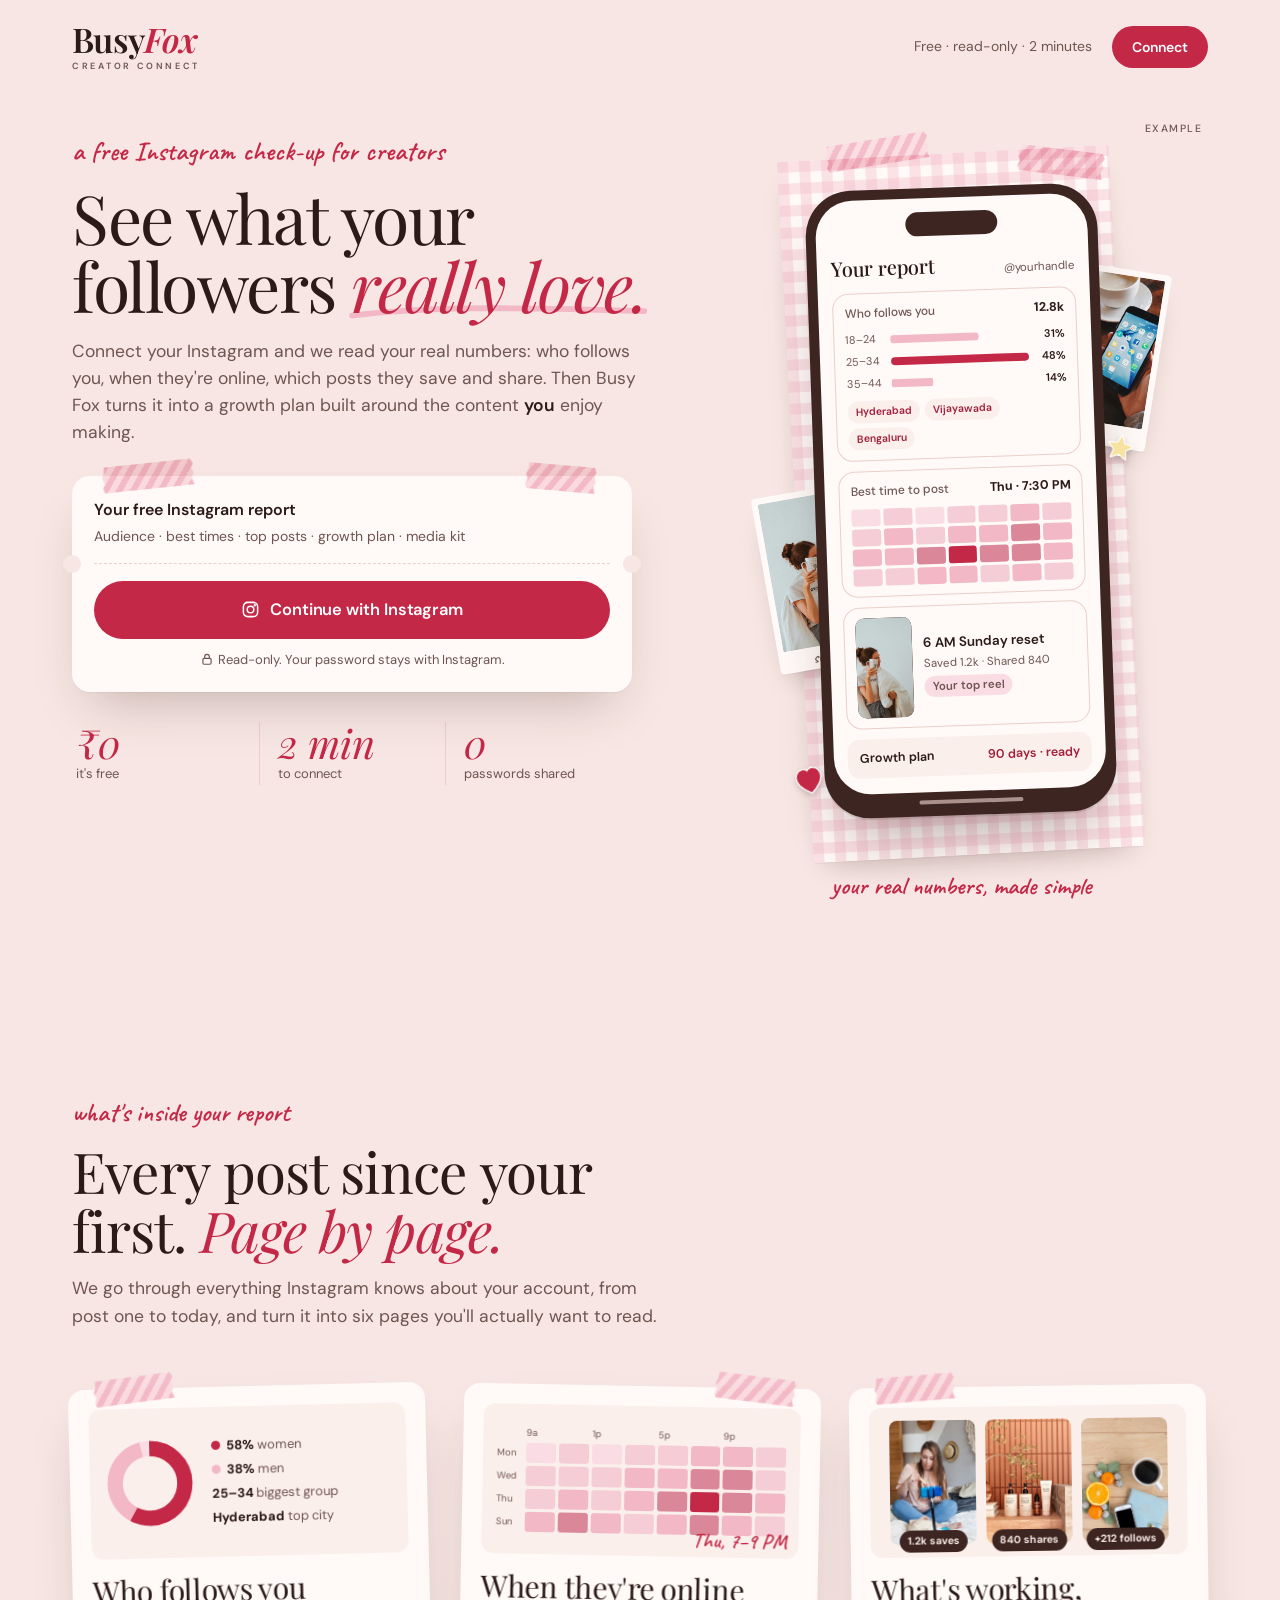
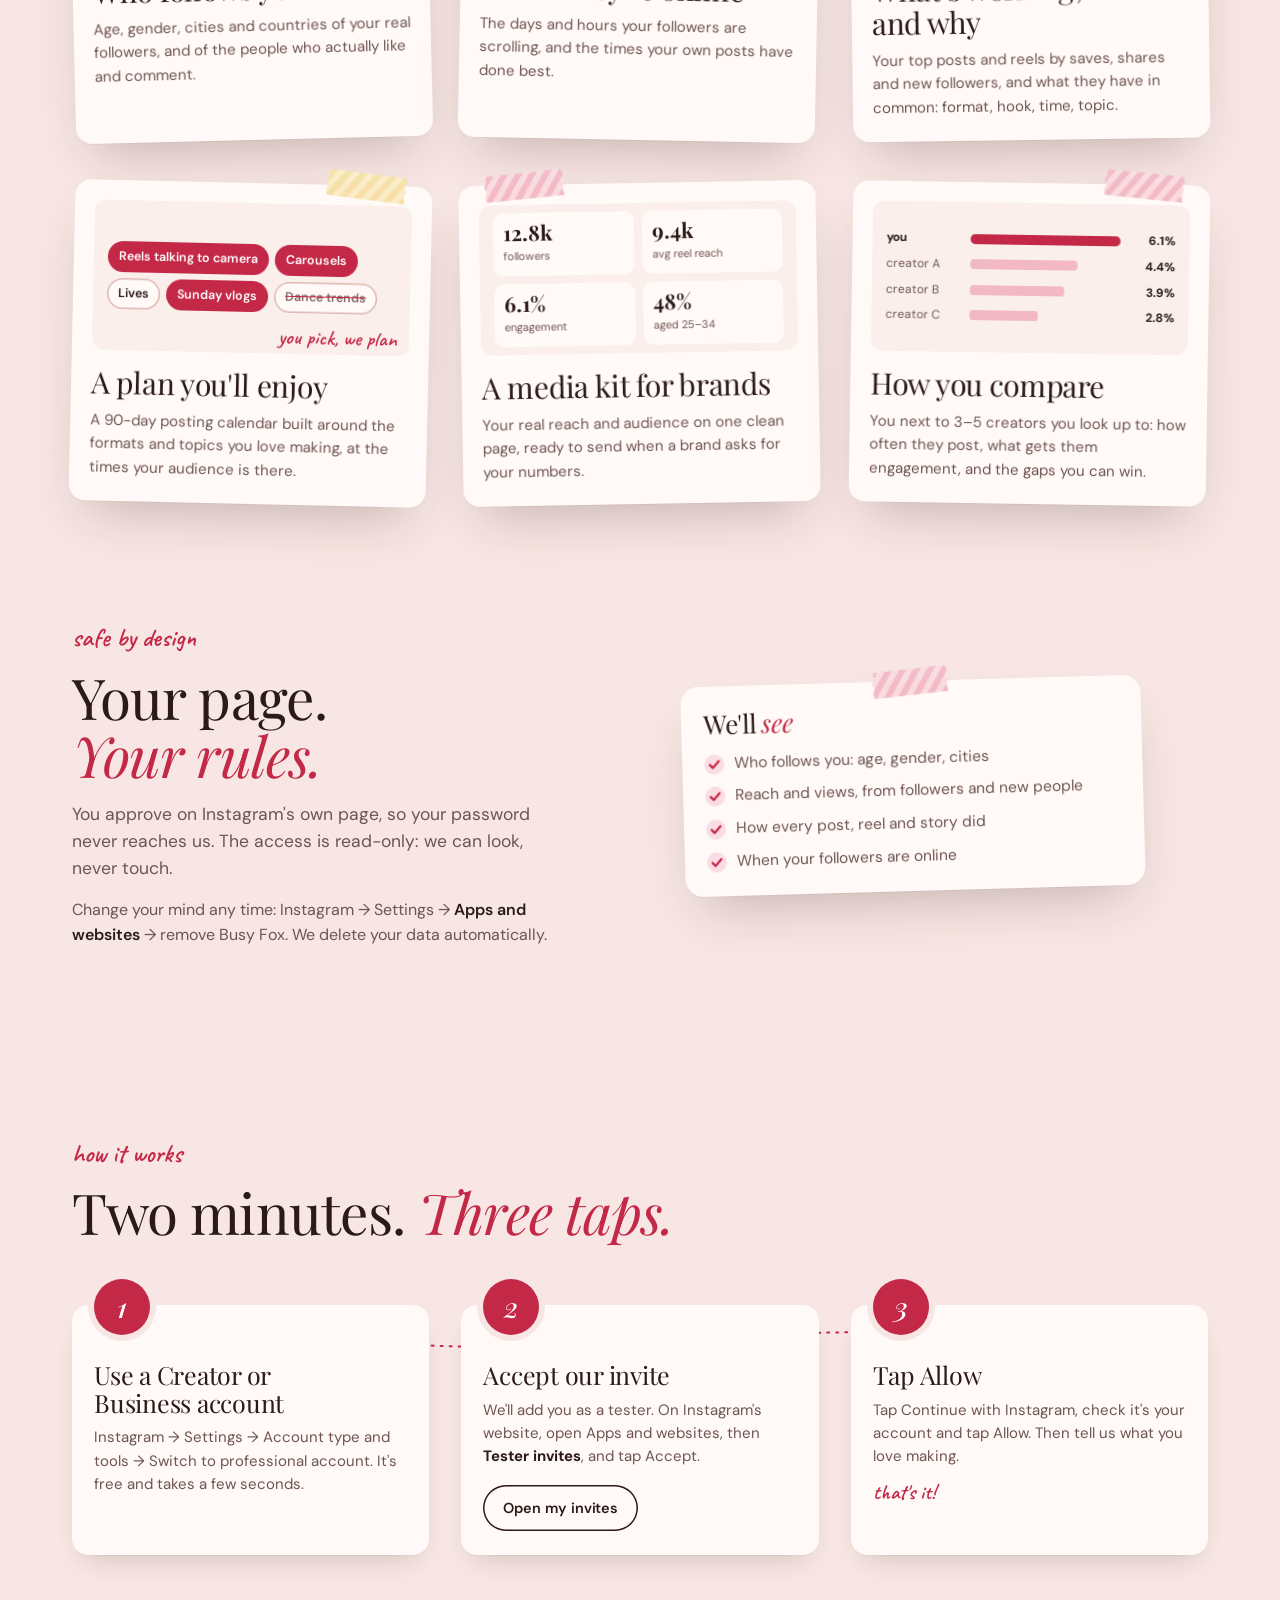
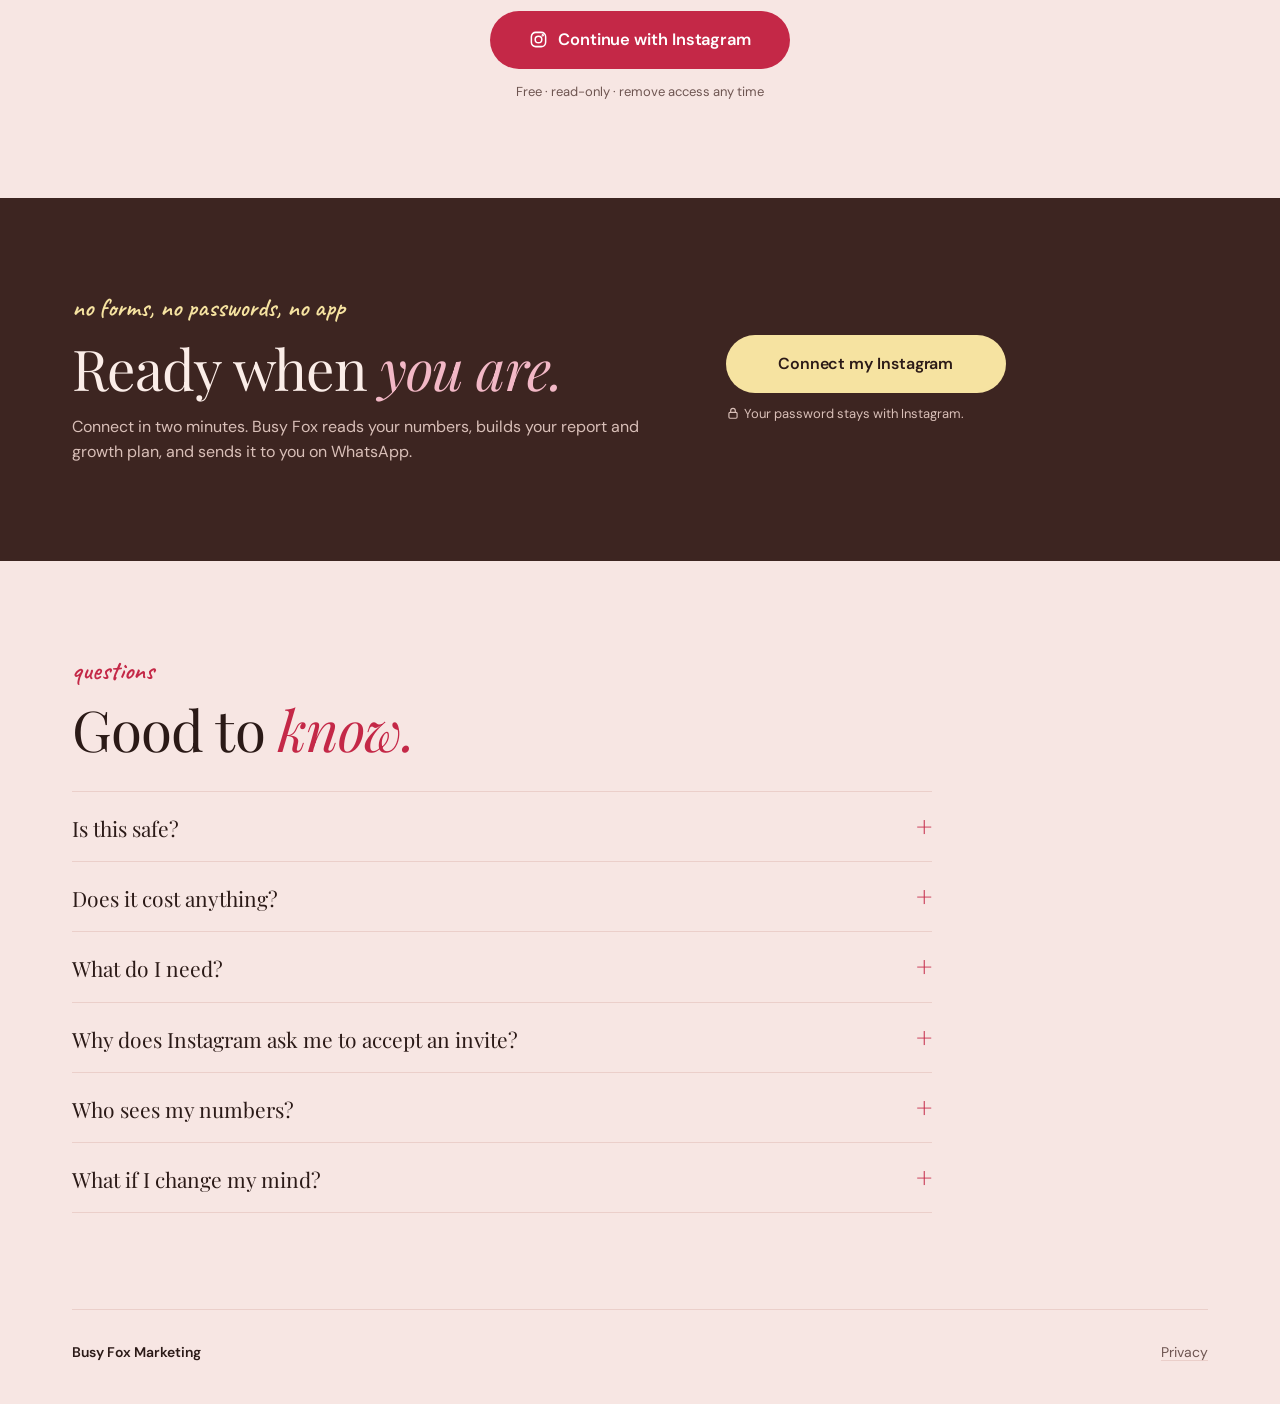
==== commit f810bf7e: "Remove the We'll never box Co-Authored-By: Claude Opus 5.5 <noreply@anthropic.com>" ====
--- a/index.html
+++ b/index.html
@@ -149,13 +149,12 @@
 /* ---------- your page, your rules ---------- */
 .rules { display: grid; grid-template-columns: minmax(0, .9fr) minmax(0, 1.1fr); gap: 48px 64px; align-items: center; }
 .rules .txt { display: flex; flex-direction: column; gap: 16px; }
-.notes2 { position: relative; display: grid; grid-template-columns: 1fr 1fr; gap: 22px; }
+.notes2 { position: relative; display: grid; grid-template-columns: minmax(0, 1fr); max-width: 460px; width: 100%; justify-self: center; }
 .notes2 .card { transform: rotate(var(--rot, 0deg)); }
 .notes2 .card h3 { margin-bottom: 14px; font-size: 26px; }
 .notes2 .card > .tape { top: -12px; left: 50%; margin-left: -38px; --w: 76px; }
-.notes2 .stamp { right: -10px; bottom: -22px; }
 @media (max-width: 960px) { .rules { grid-template-columns: minmax(0, 1fr); } }
-@media (max-width: 600px) { .notes2 { grid-template-columns: minmax(0, 1fr); gap: 34px; } .notes2 .stamp { right: 10px; bottom: -18px; } }
+
 
 /* ---------- steps ---------- */
 .steps { position: relative; display: grid; grid-template-columns: repeat(3, minmax(0, 1fr)); gap: 32px; margin-top: 64px; counter-reset: s; }
@@ -390,17 +389,6 @@
 						<li>When your followers are online</li>
 					</ul>
 				</div>
-				<div class="card" data-in style="--rot:1.4deg;--dl:.12s">
-					<span class="tape" style="--r:6deg"></span>
-					<h3>We'll <em>never</em></h3>
-					<ul class="cross">
-						<li>Post, comment or like as you</li>
-						<li>Read your messages</li>
-						<li>See or change your password</li>
-						<li>Follow, unfollow or delete anything</li>
-					</ul>
-					<span class="stamp">Read-only</span>
-				</div>
 			</div>
 		</div>
 	</section>
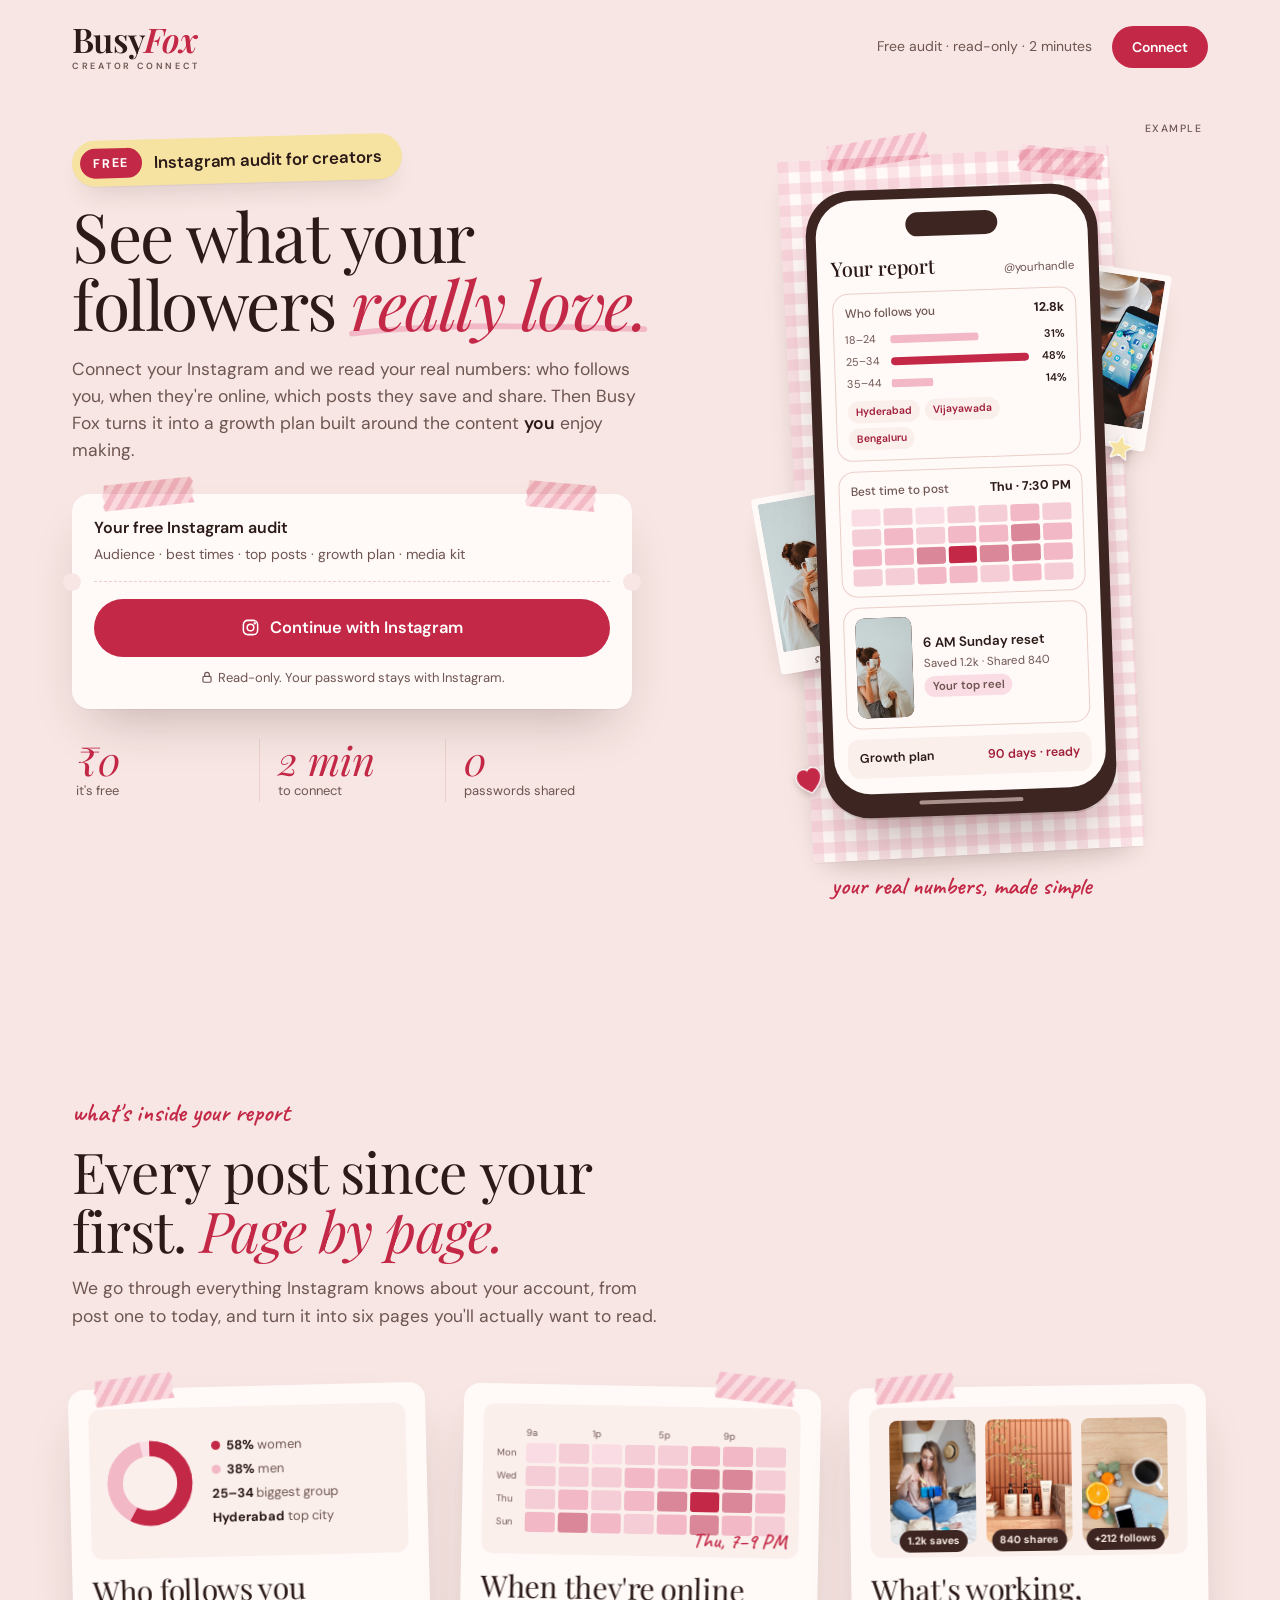
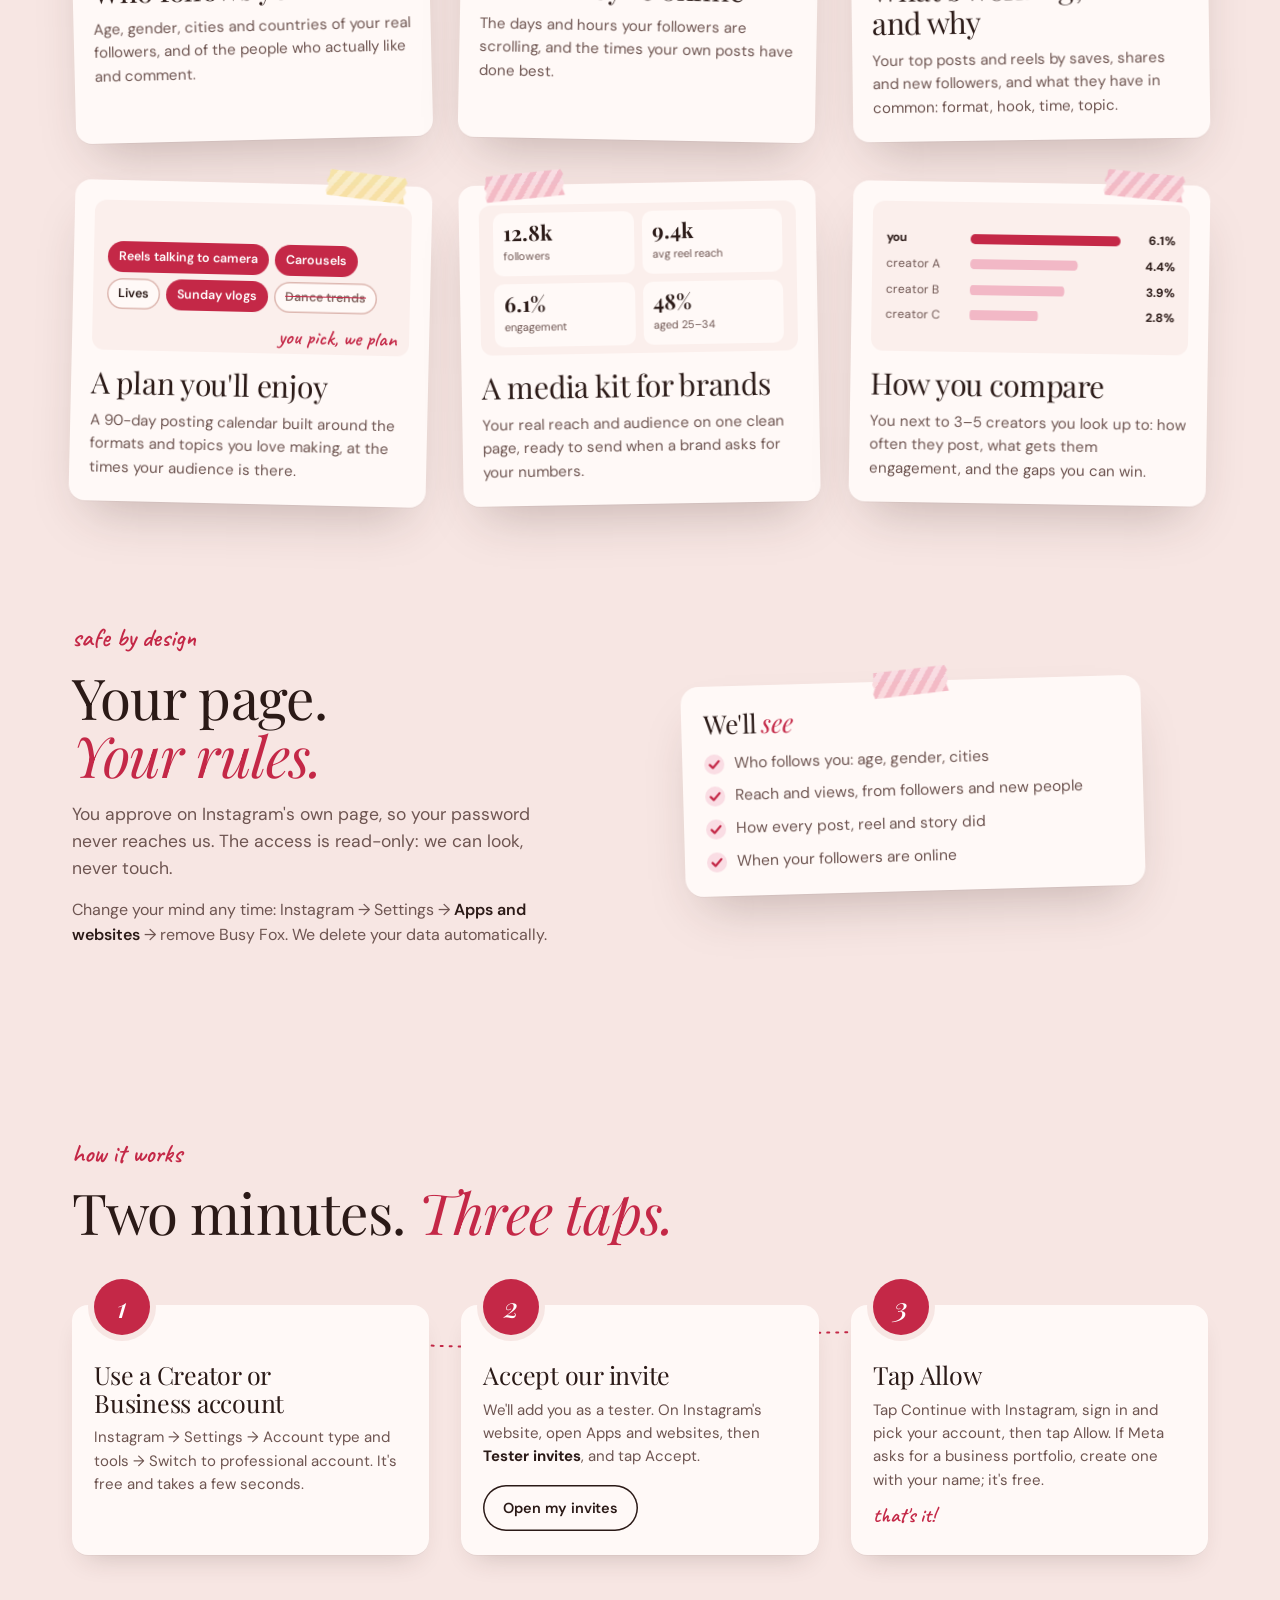
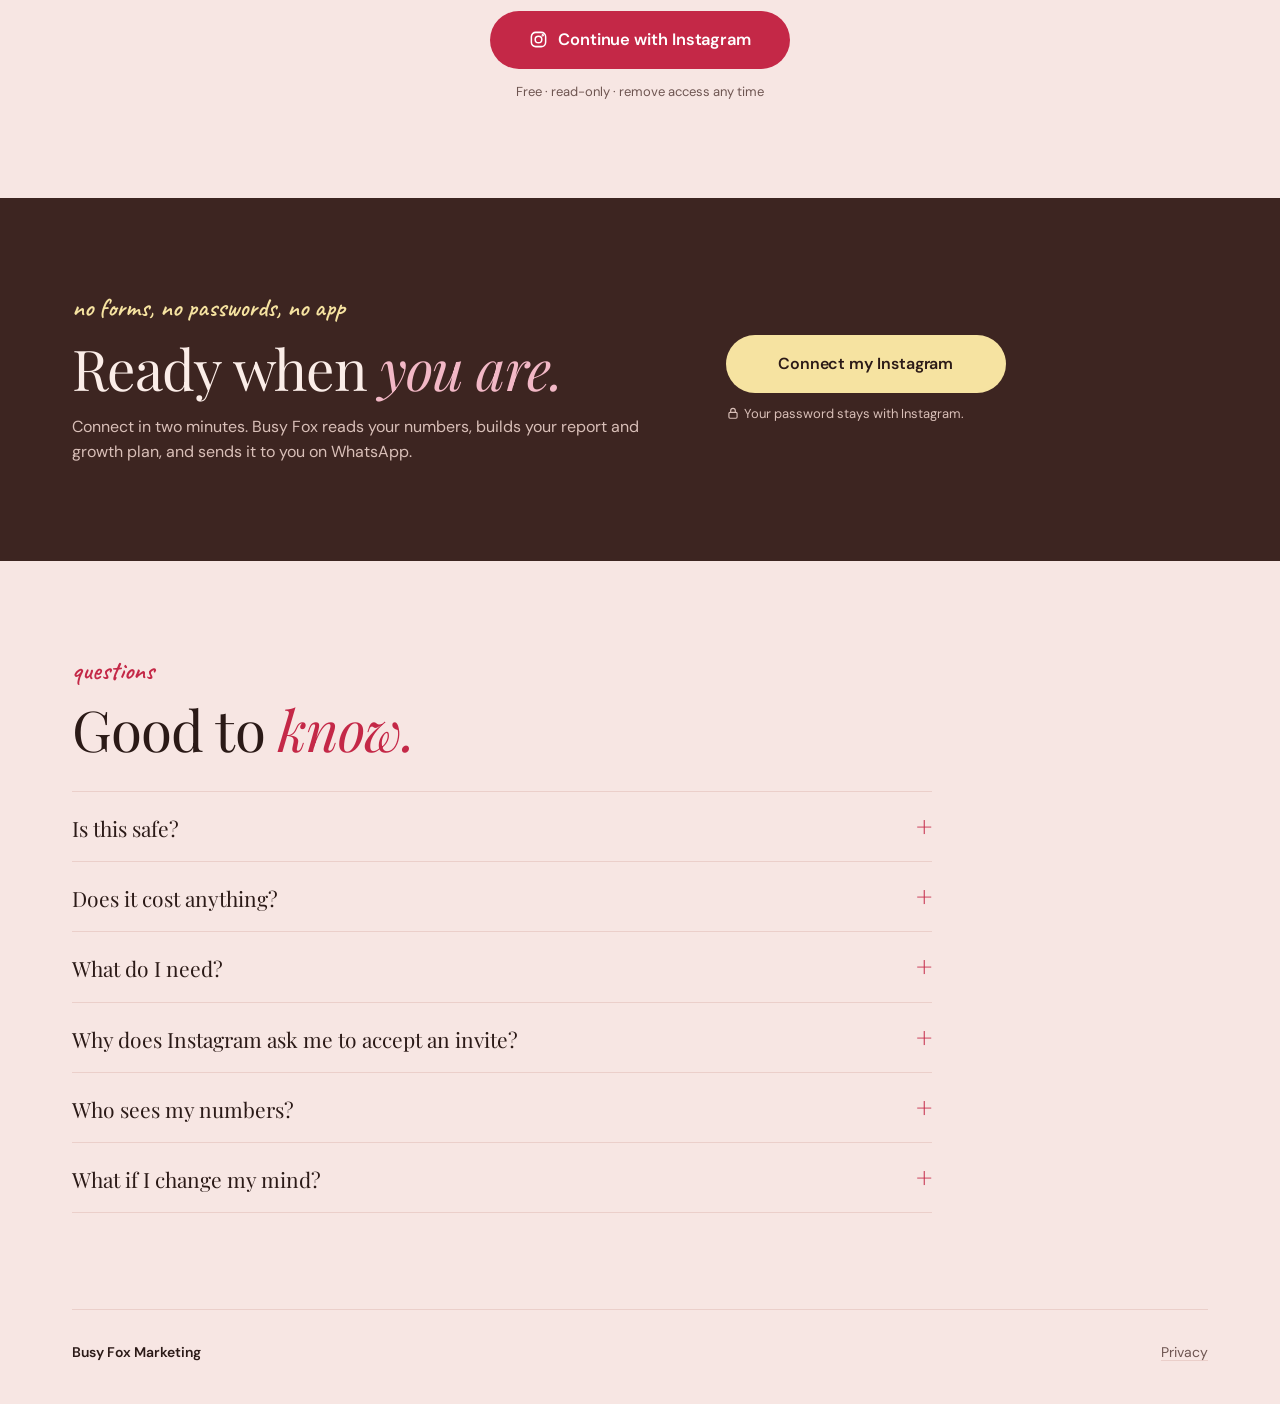
==== commit c7f91e2f: "Highlight: Free Instagram audit for creators; Unified login step copy Co-Authored-By: Claude Opus 5." ====
--- a/index.html
+++ b/index.html
@@ -3,13 +3,13 @@
 <head>
 <meta charset="utf-8">
 <meta name="viewport" content="width=device-width, initial-scale=1, viewport-fit=cover">
-<title>Your free Instagram report | Busy Fox</title>
+<title>Free Instagram audit for creators | Busy Fox</title>
 <meta name="description" content="Connect your Instagram and see who really follows you, when they're online and which posts they love, plus a growth plan built around what you enjoy making. Free, read-only, two minutes.">
 <meta name="robots" content="noindex">
 <meta name="theme-color" content="#F7E6E3">
 <meta property="og:type" content="website">
-<meta property="og:title" content="See what your followers really love">
-<meta property="og:description" content="A free Instagram report and growth plan from Busy Fox. Read-only, two minutes, your password stays with Instagram.">
+<meta property="og:title" content="Free Instagram audit for creators">
+<meta property="og:description" content="See what your followers really love, plus a growth plan built around you. Free, read-only, two minutes. Your password stays with Instagram.">
 <meta property="og:image" content="https://work.busyfox.in/creator-connect/assets/og.jpg">
 <meta property="og:url" content="https://work.busyfox.in/creator-connect/">
 <meta name="twitter:card" content="summary_large_image">
@@ -20,6 +20,9 @@
 <link rel="stylesheet" href="assets/cc.css">
 <style>
 /* ---------- hero ---------- */
+.badge { align-self: flex-start; display: inline-flex; align-items: center; gap: 12px; margin: 0; padding: 8px 20px 8px 8px; border-radius: 999px; background: var(--butter); color: var(--ink); font: 600 17px/1.2 var(--sans); letter-spacing: -.005em; box-shadow: var(--soft); transform: rotate(-1.5deg); }
+.badge b { display: inline-flex; align-items: center; height: 30px; padding: 0 13px; border-radius: 999px; background: var(--cherry); color: #fff; font-size: 12.5px; font-weight: 700; letter-spacing: .14em; text-transform: uppercase; }
+@media (max-width: 480px) { .badge { font-size: 15px; gap: 10px; padding: 6px 16px 6px 6px; } .badge b { height: 27px; font-size: 11.5px; padding: 0 11px; } }
 .hero { display: grid; grid-template-columns: minmax(0, 1.08fr) minmax(0, .92fr); gap: 48px 64px; padding-block: 8px 104px; align-items: start; }
 .hero-l { display: flex; flex-direction: column; gap: 18px; min-width: 0; padding-top: 18px; }
 .hero-l .hand { font-size: 27px; }
@@ -206,20 +209,20 @@
 <div class="wrap">
 	<header class="head">
 		<a class="logo" href="https://busyfox.in" aria-label="Busy Fox"><span class="mast">Busy<em>Fox</em></span><span class="sub" aria-hidden="true"><span>C</span><span>R</span><span>E</span><span>A</span><span>T</span><span>O</span><span>R</span><span>&nbsp;</span><span>C</span><span>O</span><span>N</span><span>N</span><span>E</span><span>C</span><span>T</span></span></a>
-		<div class="head-r"><span class="when">Free · read-only · 2 minutes</span><button class="btn red js-connect" type="button">Connect</button></div>
+		<div class="head-r"><span class="when">Free audit · read-only · 2 minutes</span><button class="btn red js-connect" type="button">Connect</button></div>
 	</header>
 
 	<main>
 	<!-- HERO -->
 	<section class="hero pt" data-cta>
 		<div class="hero-l">
-			<p class="hand">a free Instagram check-up for creators</p>
+			<p class="badge"><b>Free</b>Instagram audit for creators</p>
 			<h1>See what your followers <em>really love.<svg class="swash" viewBox="0 0 300 30" preserveAspectRatio="none" aria-hidden="true"><path pathLength="1" d="M4 20 C 70 8, 150 6, 296 14"/></svg></em></h1>
 			<p class="lede">Connect your Instagram and we read your real numbers: who follows you, when they're online, which posts they save and share. Then Busy Fox turns it into a growth plan built around the content <b style="color:var(--ink);font-weight:600">you</b> enjoy making.</p>
 
 			<div class="ticket">
 				<span class="tape t1"></span><span class="tape t2"></span>
-				<div class="tk-h"><b>Your free Instagram report</b><span>Audience · best times · top posts · growth plan · media kit</span></div>
+				<div class="tk-h"><b>Your free Instagram audit</b><span>Audience · best times · top posts · growth plan · media kit</span></div>
 				<button class="btn red js-connect" type="button">
 					<svg viewBox="0 0 24 24" fill="none" stroke="currentColor" stroke-width="1.9" stroke-linecap="round" stroke-linejoin="round" aria-hidden="true"><rect x="3" y="3" width="18" height="18" rx="5.5"/><circle cx="12" cy="12" r="4.2"/><circle cx="17.4" cy="6.6" r=".6" fill="currentColor"/></svg>
 					Continue with Instagram
@@ -412,7 +415,7 @@
 			</div>
 			<div class="step" data-in style="--dl:.2s">
 				<h3>Tap Allow</h3>
-				<p>Tap Continue with Instagram, check it's your account and tap Allow. Then tell us what you love making.</p>
+				<p>Tap Continue with Instagram, sign in and pick your account, then tap Allow. If Meta asks for a business portfolio, create one with your name; it's free.</p>
 				<span class="hand">that's it!</span>
 			</div>
 		</div>
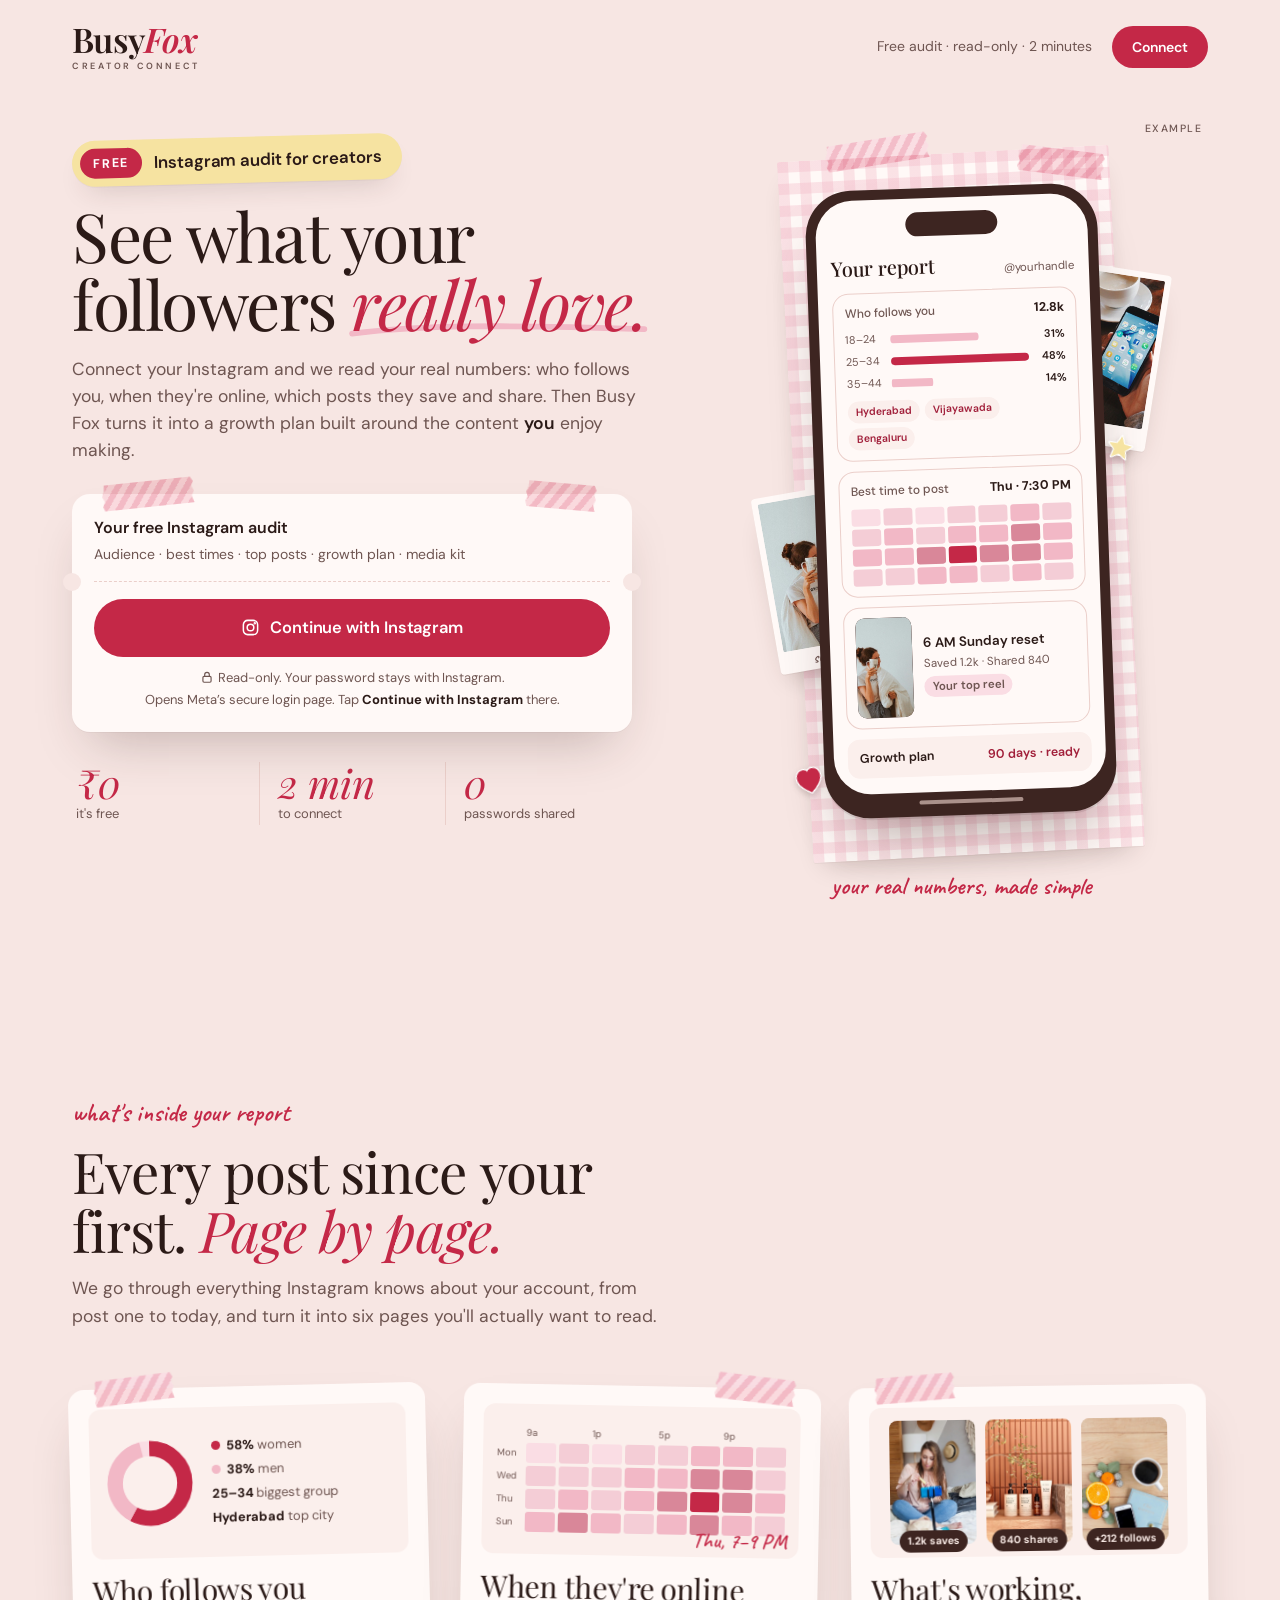
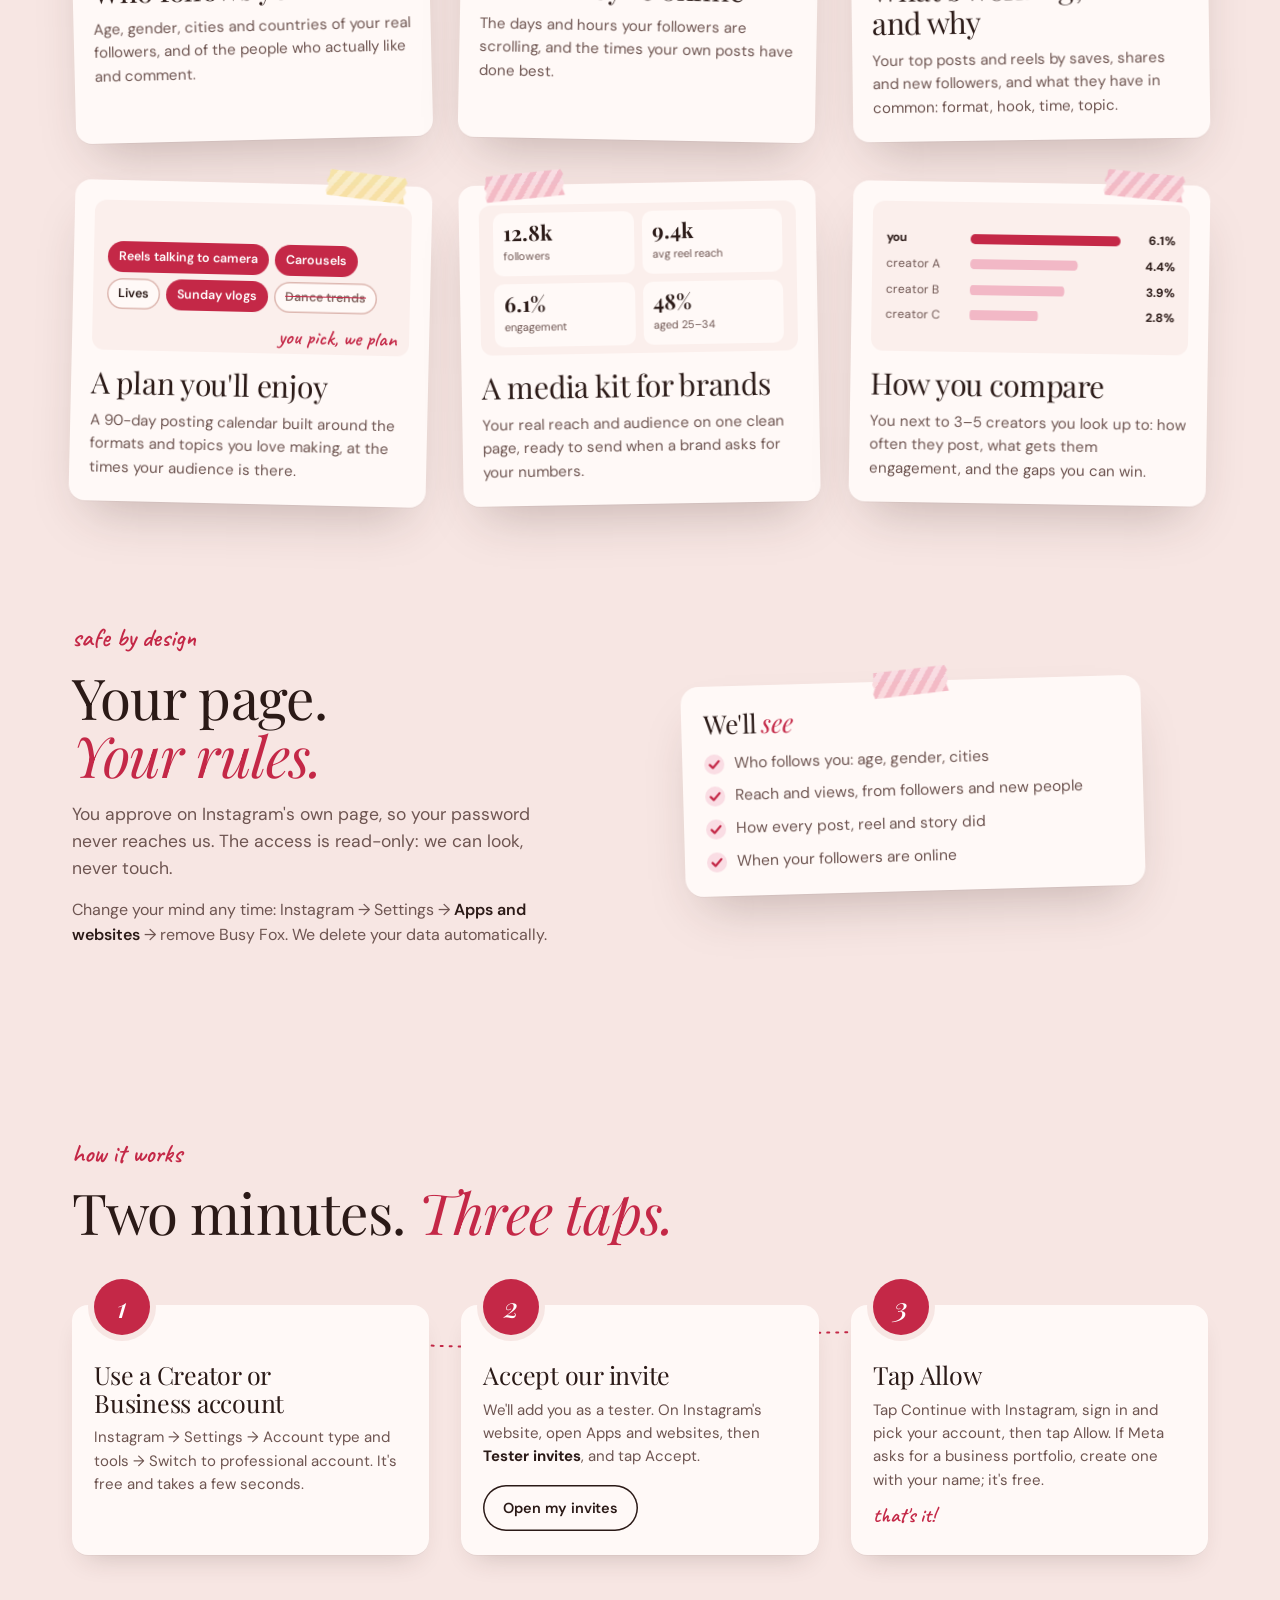
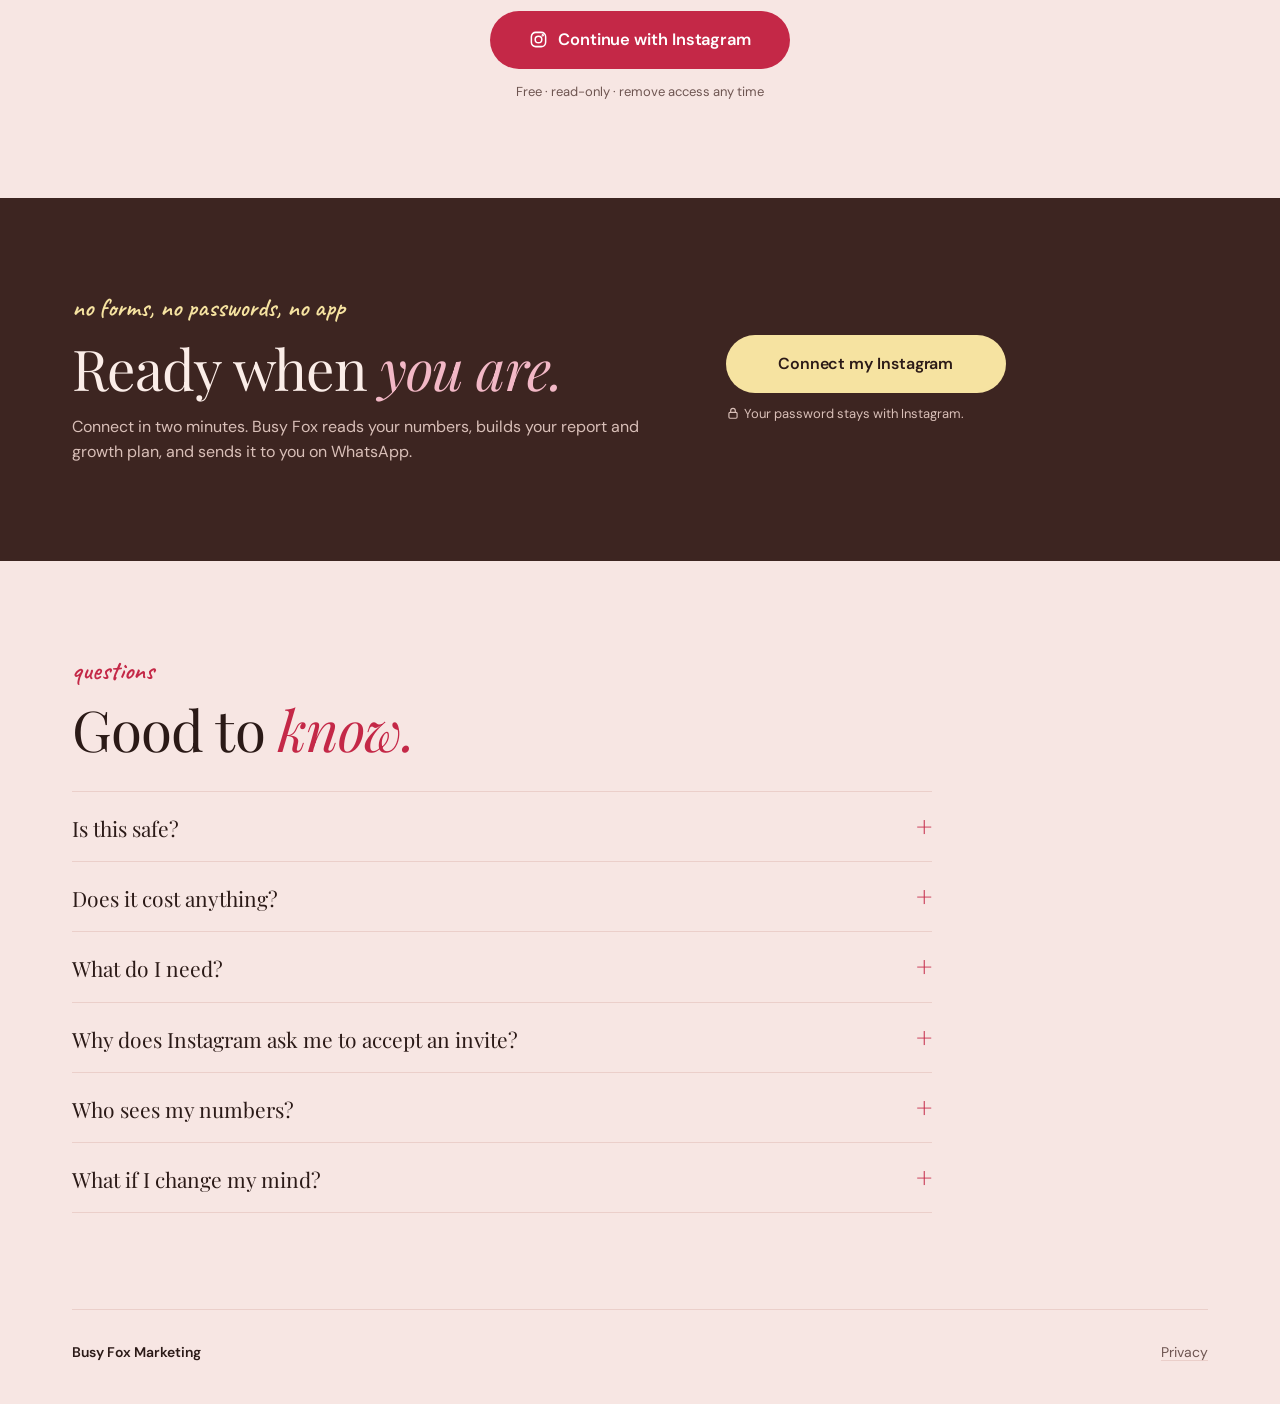
==== commit b5a37b24: "Tell creators Meta's login page opens next Co-Authored-By: Claude Opus 5.5 <noreply@anthropic.com>" ====
--- a/index.html
+++ b/index.html
@@ -229,6 +229,7 @@
 				</button>
 				<p class="msg" role="status" aria-live="polite"></p>
 				<p class="fine"><svg viewBox="0 0 24 24" aria-hidden="true"><rect x="5" y="11" width="14" height="10" rx="2"/><path d="M8 11V8a4 4 0 0 1 8 0v3"/></svg>Read-only. Your password stays with Instagram.</p>
+				<p class="fine" style="margin-top:4px">Opens Meta’s secure login page. Tap <b style="color:var(--ink)">Continue with Instagram</b> there.</p>
 			</div>
 
 			<div class="tiles">
